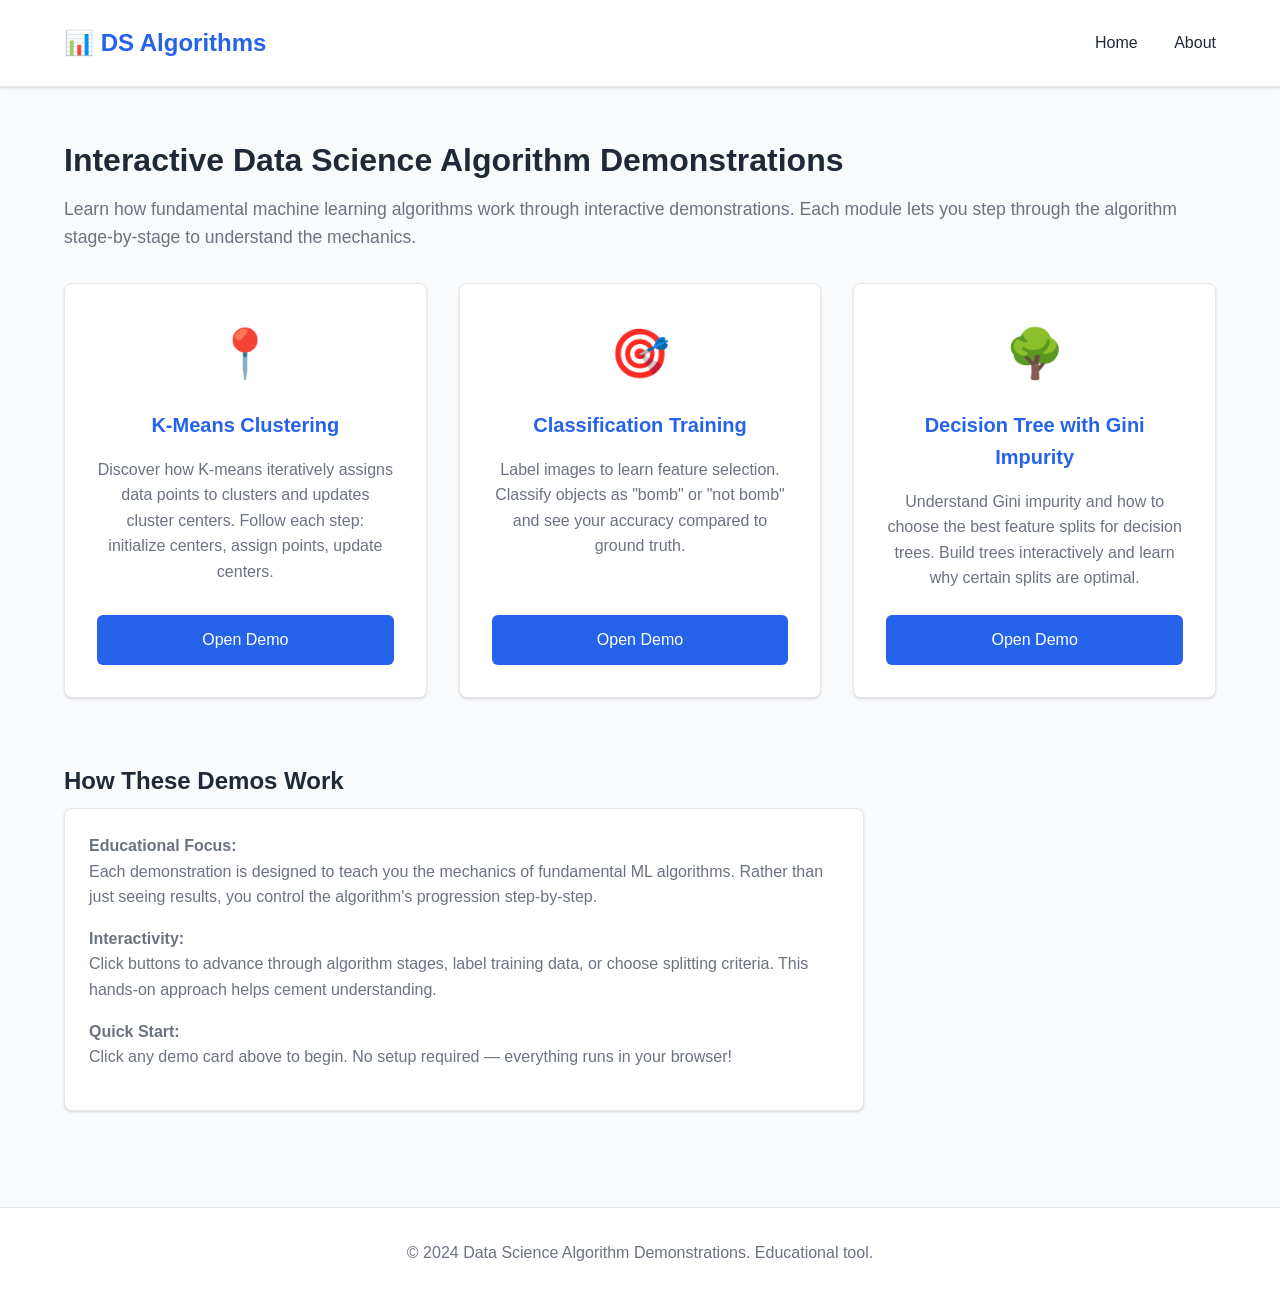
==== index.html @ 97599c8a "V1 Still Need To Press A Button" ====
<!DOCTYPE html>
<html lang="en">
<head>
  <meta charset="UTF-8">
  <meta name="viewport" content="width=device-width, initial-scale=1.0">
  <title>Data Science Algorithm Demonstrations</title>
  <link rel="stylesheet" href="assets/css/style.css">
</head>
<body>
  <header>
    <div class="container">
      <div class="logo">📊 DS Algorithms</div>
      <nav>
        <a href="#home">Home</a>
        <a href="#about">About</a>
      </nav>
    </div>
  </header>

  <main>
    <div class="container">
      <section id="home">
        <h1>Interactive Data Science Algorithm Demonstrations</h1>
        <p style="font-size: 1.1rem; color: var(--text-secondary); margin-bottom: 2rem;">
          Learn how fundamental machine learning algorithms work through interactive demonstrations. 
          Each module lets you step through the algorithm stage-by-stage to understand the mechanics.
        </p>

        <div class="demo-grid">
          <!-- K-means Clustering -->
          <div class="card demo-card">
            <div class="demo-icon">📍</div>
            <h3>K-Means Clustering</h3>
            <p>
              Discover how K-means iteratively assigns data points to clusters and updates cluster centers. 
              Follow each step: initialize centers, assign points, update centers.
            </p>
            <a href="demos/kmeans/index.html" class="btn btn-primary">Open Demo</a>
          </div>

          <!-- Classification -->
          <div class="card demo-card">
            <div class="demo-icon">🎯</div>
            <h3>Classification Training</h3>
            <p>
              Label images to learn feature selection. Classify objects as "bomb" or "not bomb" 
              and see your accuracy compared to ground truth.
            </p>
            <a href="demos/classification/index.html" class="btn btn-primary">Open Demo</a>
          </div>

          <!-- Decision Tree -->
          <div class="card demo-card">
            <div class="demo-icon">🌳</div>
            <h3>Decision Tree with Gini Impurity</h3>
            <p>
              Understand Gini impurity and how to choose the best feature splits for decision trees. 
              Build trees interactively and learn why certain splits are optimal.
            </p>
            <a href="demos/tree/index.html" class="btn btn-primary">Open Demo</a>
          </div>
        </div>
      </section>

      <section id="about" style="margin-top: 4rem;">
        <h2>How These Demos Work</h2>
        <div class="card" style="max-width: 800px;">
          <p>
            <strong>Educational Focus:</strong><br>
            Each demonstration is designed to teach you the mechanics of fundamental ML algorithms. 
            Rather than just seeing results, you control the algorithm's progression step-by-step.
          </p>
          <p style="margin-top: 1rem;">
            <strong>Interactivity:</strong><br>
            Click buttons to advance through algorithm stages, label training data, or choose splitting criteria. 
            This hands-on approach helps cement understanding.
          </p>
          <p style="margin-top: 1rem;">
            <strong>Quick Start:</strong><br>
            Click any demo card above to begin. No setup required — everything runs in your browser!
          </p>
        </div>
      </section>
    </div>
  </main>

  <footer>
    <div class="container">
      <p>&copy; 2024 Data Science Algorithm Demonstrations. Educational tool.</p>
    </div>
  </footer>
</body>
</html>
---- assets/css/style.css ----
* {
  margin: 0;
  padding: 0;
  box-sizing: border-box;
}

:root {
  --primary-color: #2563eb;
  --primary-hover: #1d4ed8;
  --secondary-color: #10b981;
  --secondary-hover: #059669;
  --danger-color: #ef4444;
  --danger-hover: #dc2626;
  --bg-color: #f9fafb;
  --card-bg: #ffffff;
  --border-color: #e5e7eb;
  --text-primary: #1f2937;
  --text-secondary: #6b7280;
  --shadow: 0 1px 3px rgba(0, 0, 0, 0.1), 0 1px 2px rgba(0, 0, 0, 0.06);
  --shadow-lg: 0 10px 15px rgba(0, 0, 0, 0.1), 0 4px 6px rgba(0, 0, 0, 0.05);
}

html {
  scroll-behavior: smooth;
}

body {
  font-family: -apple-system, BlinkMacSystemFont, 'Segoe UI', 'Helvetica Neue', sans-serif;
  background-color: var(--bg-color);
  color: var(--text-primary);
  line-height: 1.6;
}

/* Typography */
h1, h2, h3, h4, h5, h6 {
  font-weight: 600;
  margin-bottom: 0.5rem;
}

h1 {
  font-size: 2rem;
}

h2 {
  font-size: 1.5rem;
}

h3 {
  font-size: 1.25rem;
}

p {
  color: var(--text-secondary);
  margin-bottom: 1rem;
}

a {
  color: var(--primary-color);
  text-decoration: none;
  transition: color 0.2s ease;
}

a:hover {
  color: var(--primary-hover);
}

/* Layout */
.container {
  max-width: 1200px;
  margin: 0 auto;
  padding: 0 1.5rem;
}

/* Header/Nav */
header {
  background-color: var(--card-bg);
  border-bottom: 1px solid var(--border-color);
  padding: 1.5rem 0;
  box-shadow: var(--shadow);
  position: sticky;
  top: 0;
  z-index: 100;
}

header .container {
  display: flex;
  justify-content: space-between;
  align-items: center;
}

.logo {
  font-size: 1.5rem;
  font-weight: 700;
  color: var(--primary-color);
}

nav a {
  margin-left: 2rem;
  color: var(--text-primary);
  font-weight: 500;
  transition: color 0.2s ease;
}

nav a:hover {
  color: var(--primary-color);
}

/* Main Content */
main {
  padding: 3rem 0;
  min-height: calc(100vh - 200px);
}

/* Cards */
.card {
  background-color: var(--card-bg);
  border: 1px solid var(--border-color);
  border-radius: 8px;
  padding: 1.5rem;
  box-shadow: var(--shadow);
  transition: all 0.3s ease;
}

.card:hover {
  box-shadow: var(--shadow-lg);
  transform: translateY(-2px);
}

/* Demo Grid */
.demo-grid {
  display: grid;
  grid-template-columns: repeat(auto-fit, minmax(320px, 1fr));
  gap: 2rem;
  margin-top: 2rem;
}

.demo-card {
  display: flex;
  flex-direction: column;
  padding: 2rem;
  text-align: center;
  cursor: pointer;
}

.demo-card h3 {
  color: var(--primary-color);
  margin-bottom: 1rem;
}

.demo-card p {
  flex-grow: 1;
  margin-bottom: 1.5rem;
}

.demo-icon {
  font-size: 3rem;
  margin-bottom: 1rem;
}

/* Buttons */
button, .btn {
  padding: 0.75rem 1.5rem;
  border: none;
  border-radius: 6px;
  font-size: 1rem;
  font-weight: 500;
  cursor: pointer;
  transition: all 0.2s ease;
  display: inline-block;
  text-align: center;
  text-decoration: none;
}

.btn-primary {
  background-color: var(--primary-color);
  color: white;
}

.btn-primary:hover {
  background-color: var(--primary-hover);
  transform: translateY(-2px);
  box-shadow: var(--shadow);
}

.btn-secondary {
  background-color: var(--secondary-color);
  color: white;
}

.btn-secondary:hover {
  background-color: var(--secondary-hover);
}

.btn-danger {
  background-color: var(--danger-color);
  color: white;
}

.btn-danger:hover {
  background-color: var(--danger-hover);
}

.btn-outline {
  background-color: transparent;
  border: 2px solid var(--primary-color);
  color: var(--primary-color);
}

.btn-outline:hover {
  background-color: var(--primary-color);
  color: white;
}

button:disabled {
  opacity: 0.6;
  cursor: not-allowed;
}

/* Controls Container */
.controls {
  display: flex;
  gap: 1rem;
  margin-bottom: 2rem;
  flex-wrap: wrap;
  align-items: center;
}

.control-group {
  display: flex;
  gap: 0.5rem;
  align-items: center;
}

/* Input Elements */
input, select, textarea {
  padding: 0.75rem;
  border: 1px solid var(--border-color);
  border-radius: 6px;
  font-size: 1rem;
  font-family: inherit;
  background-color: var(--card-bg);
  color: var(--text-primary);
  transition: border-color 0.2s ease;
}

input:focus, select:focus, textarea:focus {
  outline: none;
  border-color: var(--primary-color);
  box-shadow: 0 0 0 3px rgba(37, 99, 235, 0.1);
}

/* Label */
label {
  display: block;
  margin-bottom: 0.5rem;
  font-weight: 500;
  color: var(--text-primary);
}

/* Display Metrics */
.metric {
  background-color: var(--card-bg);
  border: 1px solid var(--border-color);
  border-radius: 8px;
  padding: 1.5rem;
  text-align: center;
  margin-bottom: 1rem;
}

.metric-label {
  color: var(--text-secondary);
  font-size: 0.875rem;
  margin-bottom: 0.5rem;
  text-transform: uppercase;
  letter-spacing: 0.05em;
}

.metric-value {
  font-size: 2rem;
  font-weight: 700;
  color: var(--primary-color);
}

/* Canvas/SVG Container */
.visualization {
  background-color: var(--card-bg);
  border: 1px solid var(--border-color);
  border-radius: 8px;
  padding: 1.5rem;
  display: flex;
  justify-content: center;
  align-items: center;
  margin-bottom: 2rem;
  min-height: 400px;
}

canvas, svg {
  max-width: 100%;
  height: auto;
}

/* Table */
table {
  width: 100%;
  border-collapse: collapse;
  margin-bottom: 1.5rem;
}

th, td {
  padding: 0.75rem;
  text-align: left;
  border-bottom: 1px solid var(--border-color);
}

th {
  background-color: var(--bg-color);
  font-weight: 600;
  color: var(--text-primary);
}

tr:hover {
  background-color: var(--bg-color);
}

/* Footer */
footer {
  background-color: var(--card-bg);
  border-top: 1px solid var(--border-color);
  padding: 2rem 0;
  text-align: center;
  color: var(--text-secondary);
  margin-top: 3rem;
}

/* Responsive */
@media (max-width: 768px) {
  h1 {
    font-size: 1.5rem;
  }

  h2 {
    font-size: 1.25rem;
  }

  .demo-grid {
    grid-template-columns: 1fr;
  }

  nav a {
    margin-left: 1rem;
  }

  .controls {
    flex-direction: column;
    align-items: stretch;
  }

  .control-group {
    width: 100%;
  }

  .control-group input, .control-group select {
    width: 100%;
  }
}

/* Utility Classes */
.text-center {
  text-align: center;
}

.mt-1 { margin-top: 0.5rem; }
.mt-2 { margin-top: 1rem; }
.mt-3 { margin-top: 1.5rem; }
.mt-4 { margin-top: 2rem; }

.mb-1 { margin-bottom: 0.5rem; }
.mb-2 { margin-bottom: 1rem; }
.mb-3 { margin-bottom: 1.5rem; }
.mb-4 { margin-bottom: 2rem; }

.p-1 { padding: 0.5rem; }
.p-2 { padding: 1rem; }
.p-3 { padding: 1.5rem; }
.p-4 { padding: 2rem; }

.hidden {
  display: none;
}

.disabled {
  opacity: 0.5;
  pointer-events: none;
}
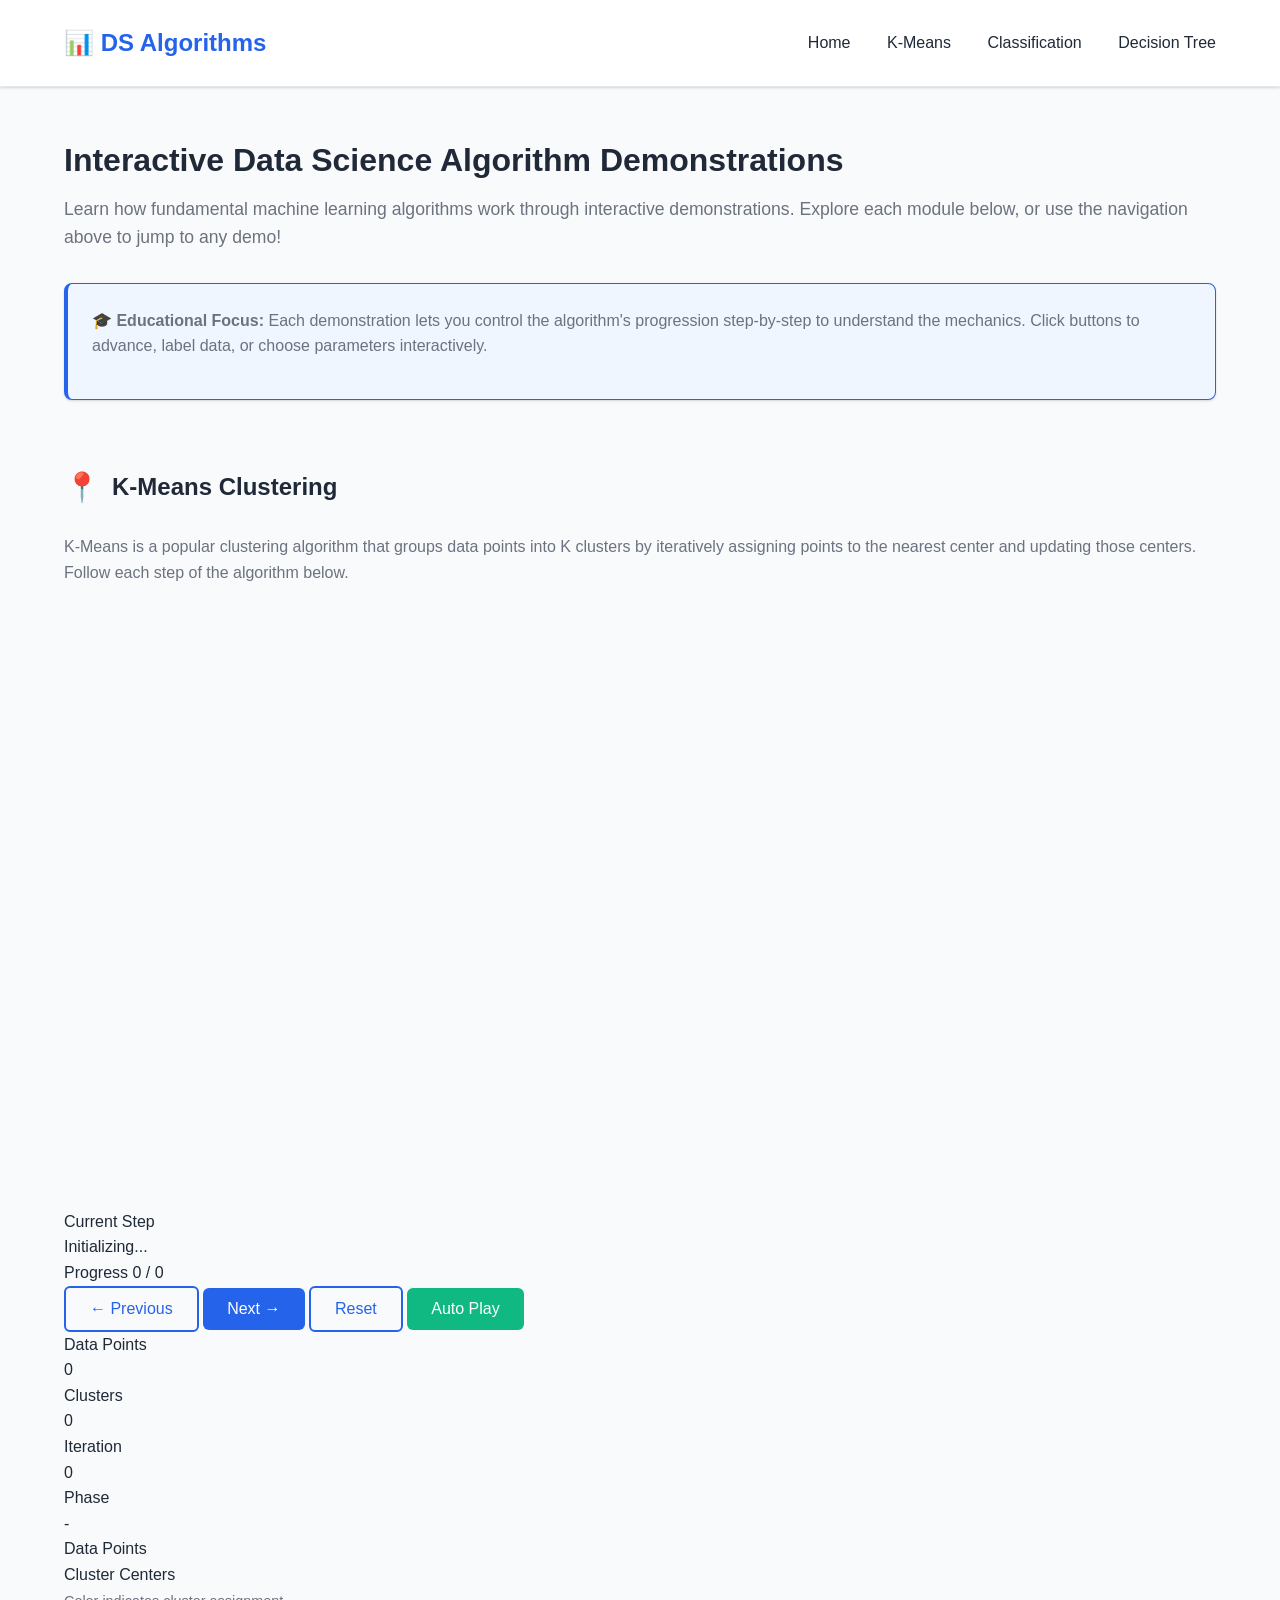
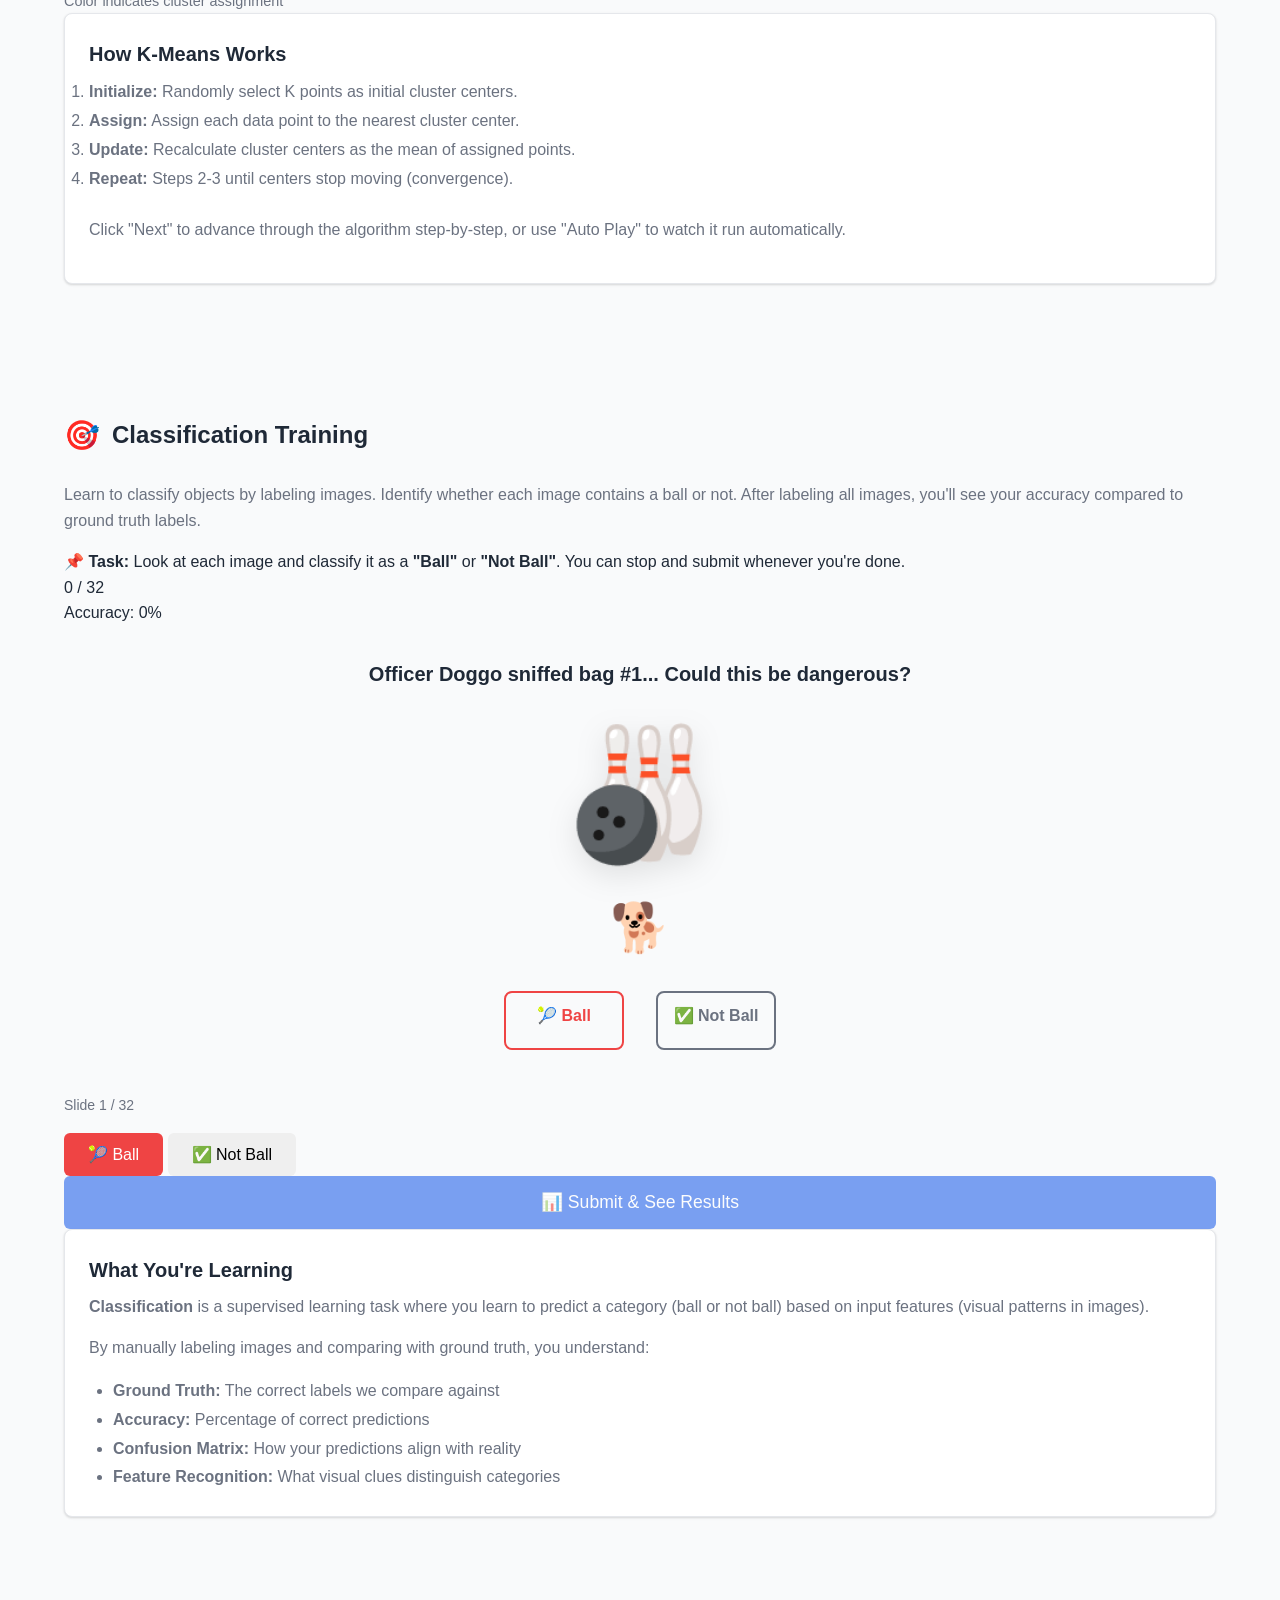
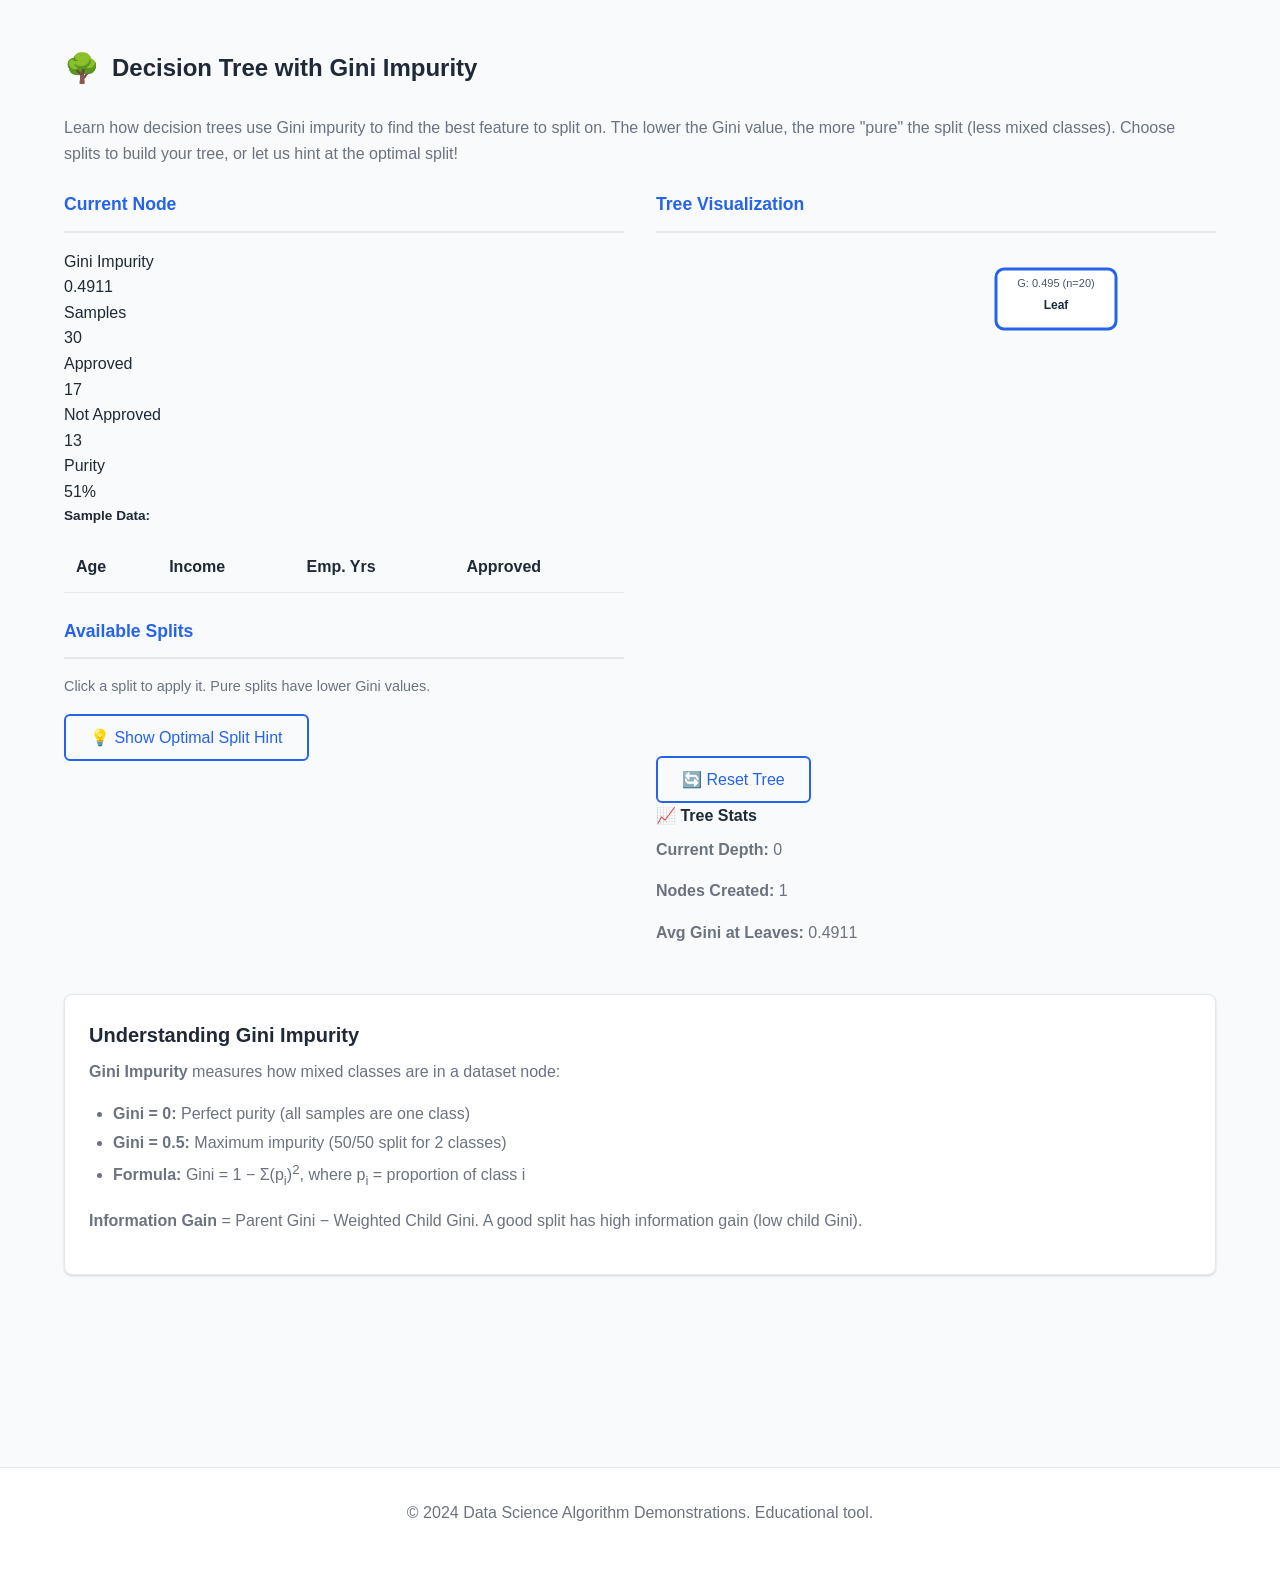
==== commit c354c7df: "Modular v1 design, needs to improve on the container for modular design and also the entire UI and U" ====
--- a/index.html
+++ b/index.html
@@ -1,10 +1,140 @@
-<!DOCTYPE html>
+﻿<!DOCTYPE html>
 <html lang="en">
 <head>
   <meta charset="UTF-8">
   <meta name="viewport" content="width=device-width, initial-scale=1.0">
   <title>Data Science Algorithm Demonstrations</title>
   <link rel="stylesheet" href="assets/css/style.css">
+  <style>
+    /* Global styles for the assembled demo sections */
+    .demo-section {
+      margin: 4rem 0;
+      padding: 2rem 0;
+      border-top: 1px solid var(--border-color);
+    }
+    .demo-section:first-of-type {
+      border-top: none;
+      margin-top: 2rem;
+    }
+    .demo-section h2 {
+      margin-bottom: 1.5rem;
+      display: flex;
+      align-items: center;
+      gap: 0.75rem;
+    }
+    .demo-icon-header {
+      font-size: 1.8rem;
+    }
+    
+    /* Layouts */
+    .kmeans-layout, .classification-layout, .tree-layout {
+      display: grid;
+      grid-template-columns: 1fr 1fr;
+      gap: 2rem;
+      margin-top: 1.5rem;
+    }
+    @media (max-width: 1024px) {
+      .kmeans-layout, .classification-layout, .tree-layout {
+        grid-template-columns: 1fr;
+      }
+    }
+    
+    /* Display containers */
+    .kmeans-canvas-wrapper, .classification-image-display, .tree-viz-container {
+      background-color: var(--card-bg);
+      border: 1px solid var(--border-color);
+      border-radius: 8px;
+      padding: 1.5rem;
+    }
+    .kmeans-canvas-wrapper {
+      display: flex;
+      justify-content: center;
+      align-items: center;
+    }
+    .kmeans-canvas-wrapper canvas {
+      border: 1px solid var(--border-color);
+      border-radius: 4px;
+      background-color: #fafafa;
+      max-width: 100%;
+      object-fit: contain;
+      aspect-ratio: 1 / 1;
+    }
+    
+    .classification-image-display {
+      display: flex;
+      justify-content: center;
+      align-items: center;
+      min-height: 400px;
+    }
+    .classification-image-display img {
+      max-width: 100%;
+      max-height: 100%;
+      object-fit: contain;
+      animation: fadeIn 0.3s ease-in;
+    }
+    @keyframes fadeIn {
+      from { opacity: 0; transform: scale(0.95); }
+      to { opacity: 1; transform: scale(1); }
+    }
+    
+    .tree-viz-container {
+      min-height: 500px;
+      display: flex;
+      align-items: center;
+      justify-content: center;
+    }
+    .tree-viz-container svg {
+      max-width: 100%;
+      height: auto;
+    }
+    
+    /* Controls and Panels */
+    .kmeans-controls, .classification-controls, .tree-controls-container {
+      background-color: var(--card-bg);
+      border: 1px solid var(--border-color);
+      border-radius: 8px;
+      padding: 1.5rem;
+    }
+    .demo-panel {
+      background-color: var(--card-bg);
+      border: 1px solid var(--border-color);
+      border-radius: 8px;
+      padding: 1.5rem;
+      margin-bottom: 1.5rem;
+    }
+    .panel-title {
+      font-size: 1.1rem;
+      font-weight: 600;
+      color: var(--primary-color);
+      margin-bottom: 1rem;
+      padding-bottom: 0.75rem;
+      border-bottom: 2px solid var(--border-color);
+    }
+    
+    /* Classification Specific */
+    .classification-button-group {
+      display: grid;
+      grid-template-columns: 1fr 1fr;
+      gap: 1rem;
+      margin-top: 1rem;
+      margin-bottom: 1.5rem;
+    }
+    .classification-button-group button {
+      padding: 1rem;
+      font-size: 1.1rem;
+    }
+    .results-container {
+      display: none;
+      background-color: var(--bg-color);
+      border: 2px solid var(--secondary-color);
+      border-radius: 8px;
+      padding: 2rem;
+      text-align: center;
+    }
+    .results-container.show {
+      display: block;
+    }
+  </style>
 </head>
 <body>
   <header>
@@ -12,7 +142,9 @@
       <div class="logo">📊 DS Algorithms</div>
       <nav>
         <a href="#home">Home</a>
-        <a href="#about">About</a>
+        <a href="#kmeans">K-Means</a>
+        <a href="#classification">Classification</a>
+        <a href="#tree">Decision Tree</a>
       </nav>
     </div>
   </header>
@@ -23,64 +155,18 @@
         <h1>Interactive Data Science Algorithm Demonstrations</h1>
         <p style="font-size: 1.1rem; color: var(--text-secondary); margin-bottom: 2rem;">
           Learn how fundamental machine learning algorithms work through interactive demonstrations. 
-          Each module lets you step through the algorithm stage-by-stage to understand the mechanics.
+          Explore each module below, or use the navigation above to jump to any demo!
         </p>
-
-        <div class="demo-grid">
-          <!-- K-means Clustering -->
-          <div class="card demo-card">
-            <div class="demo-icon">📍</div>
-            <h3>K-Means Clustering</h3>
-            <p>
-              Discover how K-means iteratively assigns data points to clusters and updates cluster centers. 
-              Follow each step: initialize centers, assign points, update centers.
-            </p>
-            <a href="demos/kmeans/index.html" class="btn btn-primary">Open Demo</a>
-          </div>
-
-          <!-- Classification -->
-          <div class="card demo-card">
-            <div class="demo-icon">🎯</div>
-            <h3>Classification Training</h3>
-            <p>
-              Label images to learn feature selection. Classify objects as "bomb" or "not bomb" 
-              and see your accuracy compared to ground truth.
-            </p>
-            <a href="demos/classification/index.html" class="btn btn-primary">Open Demo</a>
-          </div>
-
-          <!-- Decision Tree -->
-          <div class="card demo-card">
-            <div class="demo-icon">🌳</div>
-            <h3>Decision Tree with Gini Impurity</h3>
-            <p>
-              Understand Gini impurity and how to choose the best feature splits for decision trees. 
-              Build trees interactively and learn why certain splits are optimal.
-            </p>
-            <a href="demos/tree/index.html" class="btn btn-primary">Open Demo</a>
-          </div>
+        <div class="card" style="background-color: #eff6ff; border-color: var(--primary-color); border-left: 4px solid var(--primary-color);">
+          <p><strong>🎓 Educational Focus:</strong> Each demonstration lets you control the algorithm's progression step-by-step to understand the mechanics. Click buttons to advance, label data, or choose parameters interactively.</p>
         </div>
       </section>
 
-      <section id="about" style="margin-top: 4rem;">
-        <h2>How These Demos Work</h2>
-        <div class="card" style="max-width: 800px;">
-          <p>
-            <strong>Educational Focus:</strong><br>
-            Each demonstration is designed to teach you the mechanics of fundamental ML algorithms. 
-            Rather than just seeing results, you control the algorithm's progression step-by-step.
-          </p>
-          <p style="margin-top: 1rem;">
-            <strong>Interactivity:</strong><br>
-            Click buttons to advance through algorithm stages, label training data, or choose splitting criteria. 
-            This hands-on approach helps cement understanding.
-          </p>
-          <p style="margin-top: 1rem;">
-            <strong>Quick Start:</strong><br>
-            Click any demo card above to begin. No setup required — everything runs in your browser!
-          </p>
-        </div>
-      </section>
+      <!-- Modular demo sections will be injected here -->
+      <div id="kmeans-module"></div>
+      <div id="classification-module"></div>
+      <div id="tree-module"></div>
+
     </div>
   </main>
 
@@ -89,5 +175,68 @@
       <p>&copy; 2024 Data Science Algorithm Demonstrations. Educational tool.</p>
     </div>
   </footer>
+
+  <!-- Scripts -->
+  <script src="assets/js/common.js"></script>
+  <script src="assets/js/kmeans.js"></script>
+  <script src="assets/js/classification.js"></script>
+  <script src="assets/js/tree.js"></script>
+  
+  <script>
+    /**
+     * Dynamically loads a demo component from its dedicated folder
+     */
+    async function loadDemoComponent(targetId, url, sectionId, sectionTitle, icon) {
+      try {
+        const response = await fetch(url);
+        if (!response.ok) throw new Error("Failed to fetch");
+        const html = await response.text();
+        
+        // Parse the fetched HTML
+        const parser = new DOMParser();
+        const doc = parser.parseFromString(html, 'text/html');
+        
+        // Find the main demo container in the fetched file
+        const container = doc.querySelector('.container.demo-section');
+        if (container) {
+          // Customize the section structure slightly to match the single-page layout
+          const section = document.createElement('section');
+          section.id = sectionId;
+          section.className = 'demo-section';
+          
+          // Replace <h1> with standard <h2> header for all-in-home layout
+          const h1 = container.querySelector('h1');
+          if (h1) {
+             const h2 = document.createElement('h2');
+             h2.innerHTML = '<span class="demo-icon-header">' + icon + '</span> ' + sectionTitle;
+             container.replaceChild(h2, h1);
+          }
+
+          // Remove standalone "Open Demo" or routing buttons if they exist
+          const leftoverBtns = container.querySelectorAll('button[onclick*="location.href"]');
+          leftoverBtns.forEach(btn => btn.remove());
+          
+          section.innerHTML = container.innerHTML;
+          document.getElementById(targetId).appendChild(section);
+        }
+      } catch (err) {
+        console.error("Error loading demo component from " + url, err);
+      }
+    }
+
+    document.addEventListener('DOMContentLoaded', async () => {
+      // 1. Fetch and inject HTML modularly
+      await Promise.all([
+        loadDemoComponent('kmeans-module', 'demos/kmeans/index.html', 'kmeans', 'K-Means Clustering', '📍'),
+        loadDemoComponent('classification-module', 'demos/classification/index.html', 'classification', 'Classification Training', '🎯'),
+        loadDemoComponent('tree-module', 'demos/tree/index.html', 'tree', 'Decision Tree with Gini Impurity', '🌳')
+      ]);
+
+      // 2. Initialize corresponding JavaScript components
+      if (typeof initKmeans === 'function') initKmeans();
+      if (typeof initClassification === 'function') initClassification();
+      if (typeof initTree === 'function') initTree();
+    });
+  </script>
 </body>
 </html>
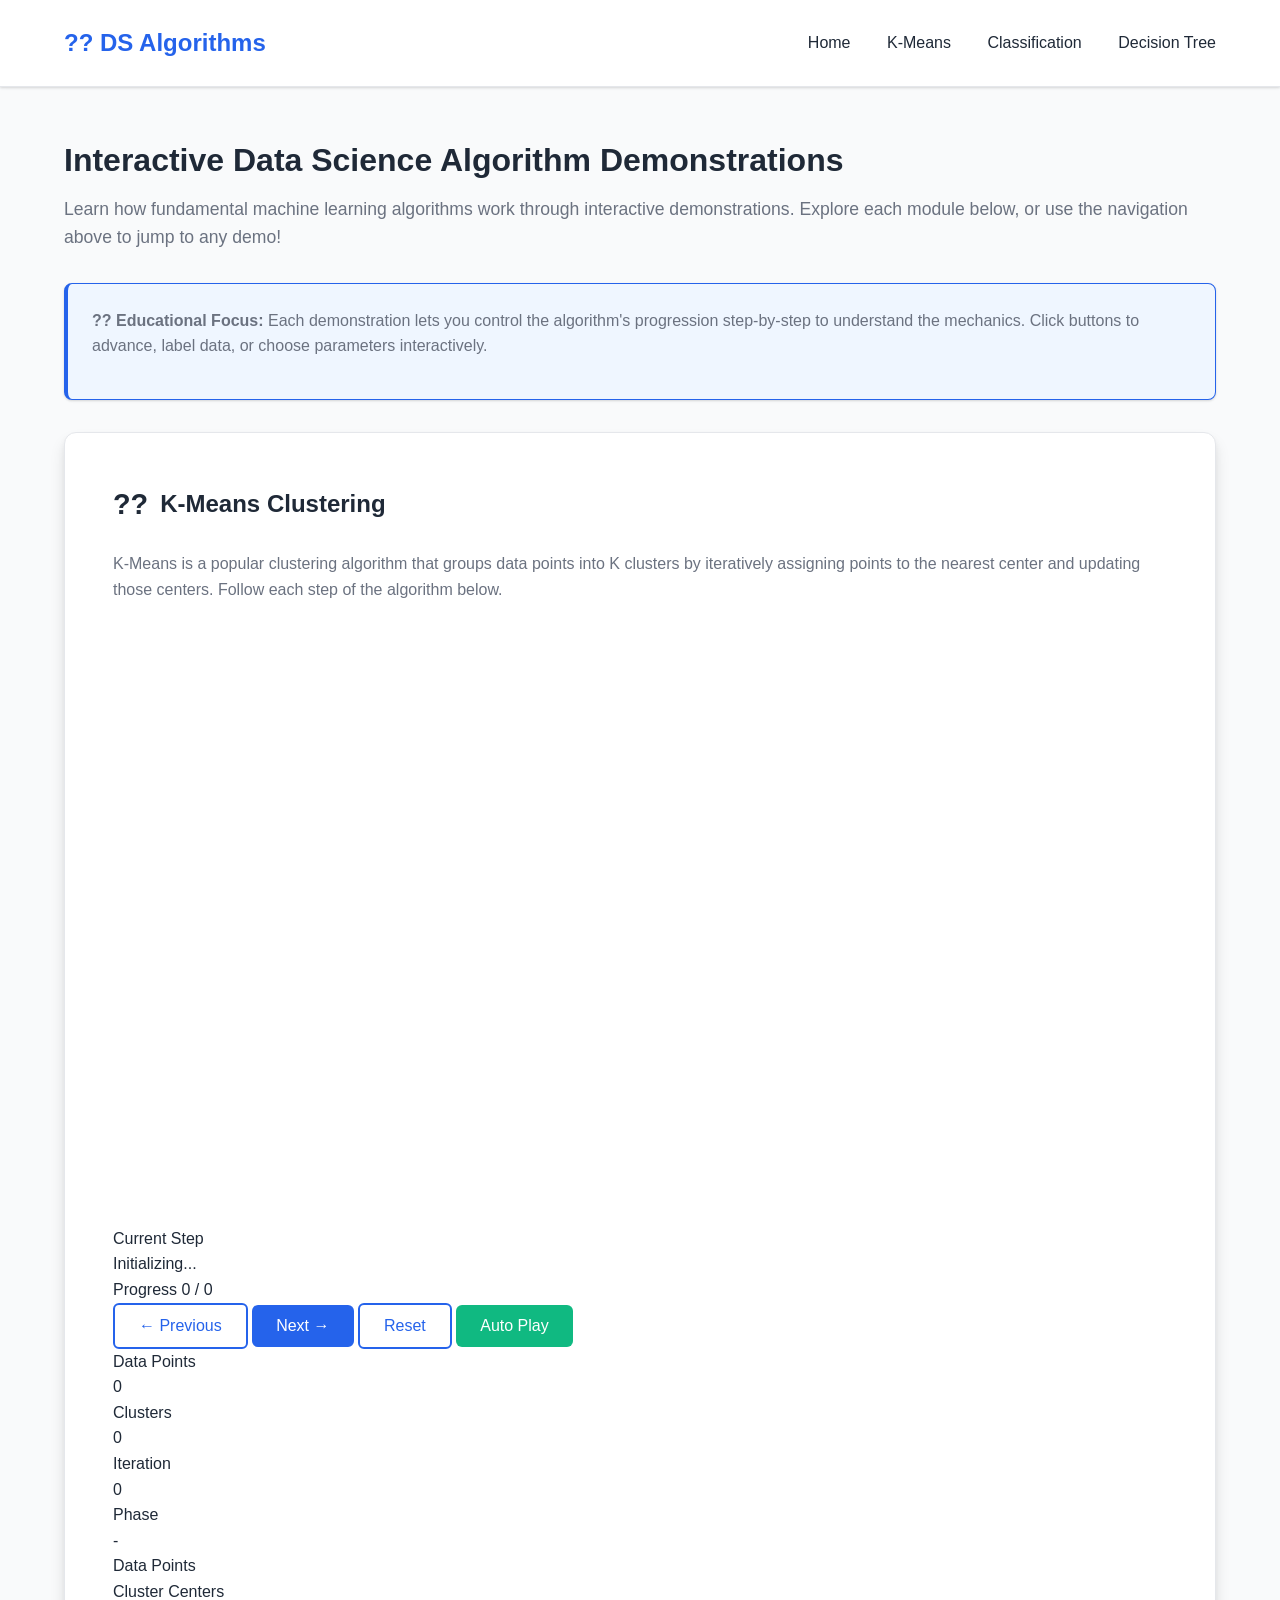
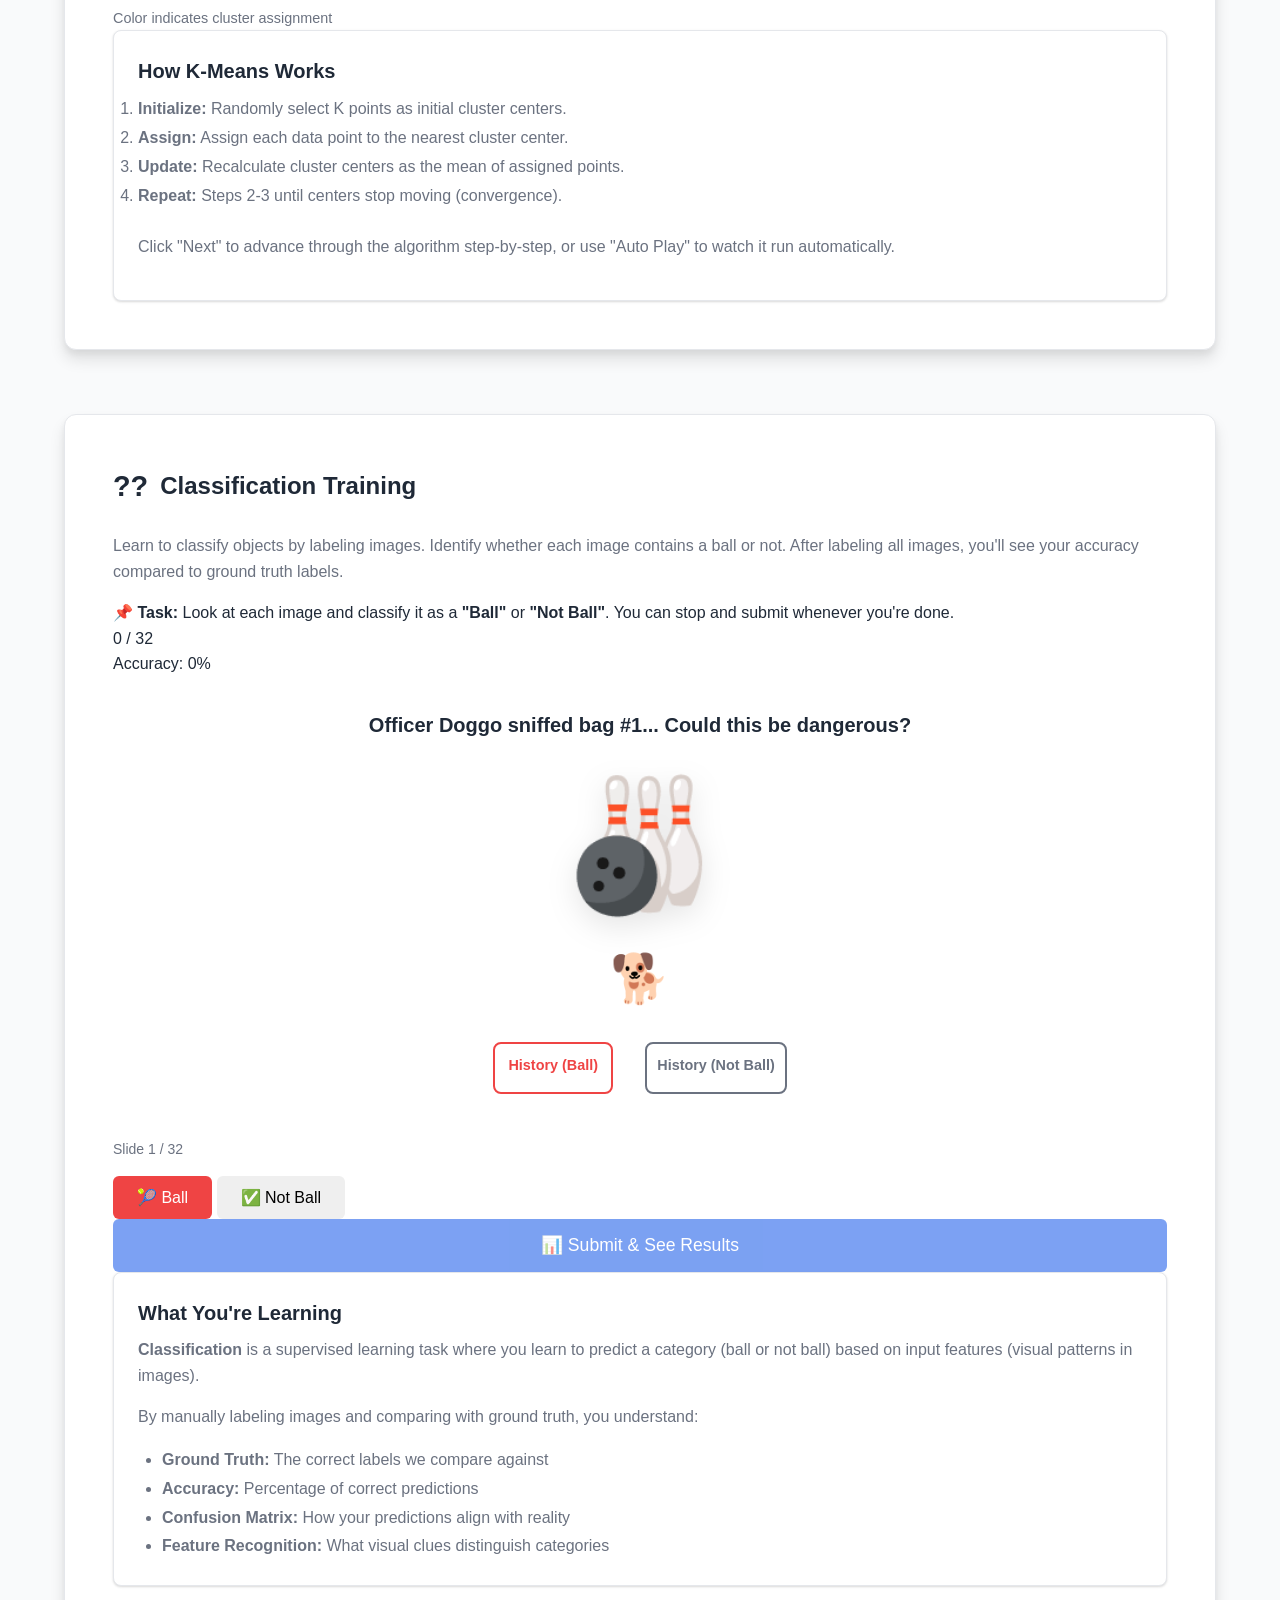
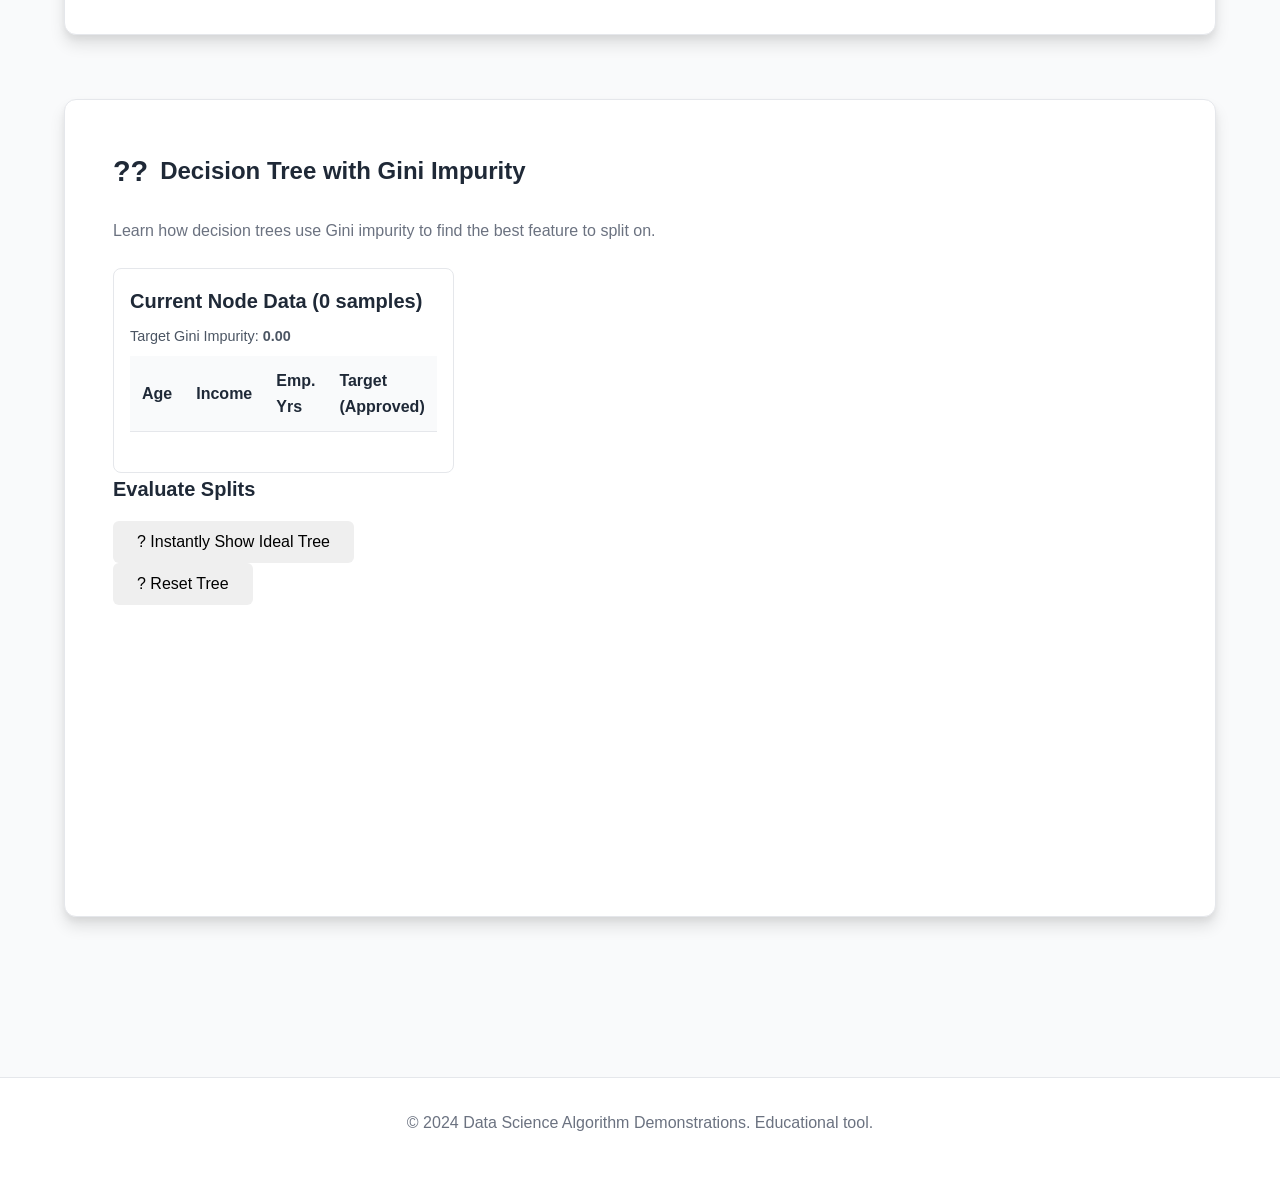
==== commit b4575981: "Containerized each demos, There are still errors in the tree and kmeans" ====
--- a/index.html
+++ b/index.html
@@ -1,4 +1,4 @@
-﻿<!DOCTYPE html>
+<!DOCTYPE html>
 <html lang="en">
 <head>
   <meta charset="UTF-8">
@@ -7,15 +7,8 @@
   <link rel="stylesheet" href="assets/css/style.css">
   <style>
     /* Global styles for the assembled demo sections */
-    .demo-section {
-      margin: 4rem 0;
-      padding: 2rem 0;
-      border-top: 1px solid var(--border-color);
-    }
-    .demo-section:first-of-type {
-      border-top: none;
-      margin-top: 2rem;
-    }
+    .demo-section { margin: 4rem 0; padding: 3rem; background-color: var(--card-bg); border: 1px solid var(--border-color); border-radius: 12px; box-shadow: var(--shadow-lg); }
+    .demo-section:first-of-type { margin-top: 2rem; }
     .demo-section h2 {
       margin-bottom: 1.5rem;
       display: flex;
@@ -139,7 +132,7 @@
 <body>
   <header>
     <div class="container">
-      <div class="logo">📊 DS Algorithms</div>
+      <div class="logo">?? DS Algorithms</div>
       <nav>
         <a href="#home">Home</a>
         <a href="#kmeans">K-Means</a>
@@ -158,7 +151,7 @@
           Explore each module below, or use the navigation above to jump to any demo!
         </p>
         <div class="card" style="background-color: #eff6ff; border-color: var(--primary-color); border-left: 4px solid var(--primary-color);">
-          <p><strong>🎓 Educational Focus:</strong> Each demonstration lets you control the algorithm's progression step-by-step to understand the mechanics. Click buttons to advance, label data, or choose parameters interactively.</p>
+          <p><strong>?? Educational Focus:</strong> Each demonstration lets you control the algorithm's progression step-by-step to understand the mechanics. Click buttons to advance, label data, or choose parameters interactively.</p>
         </div>
       </section>
 
@@ -227,9 +220,9 @@
     document.addEventListener('DOMContentLoaded', async () => {
       // 1. Fetch and inject HTML modularly
       await Promise.all([
-        loadDemoComponent('kmeans-module', 'demos/kmeans/index.html', 'kmeans', 'K-Means Clustering', '📍'),
-        loadDemoComponent('classification-module', 'demos/classification/index.html', 'classification', 'Classification Training', '🎯'),
-        loadDemoComponent('tree-module', 'demos/tree/index.html', 'tree', 'Decision Tree with Gini Impurity', '🌳')
+        loadDemoComponent('kmeans-module', 'demos/kmeans/index.html', 'kmeans', 'K-Means Clustering', '??'),
+        loadDemoComponent('classification-module', 'demos/classification/index.html', 'classification', 'Classification Training', '??'),
+        loadDemoComponent('tree-module', 'demos/tree/index.html', 'tree', 'Decision Tree with Gini Impurity', '??')
       ]);
 
       // 2. Initialize corresponding JavaScript components
@@ -240,3 +233,4 @@
   </script>
 </body>
 </html>
+
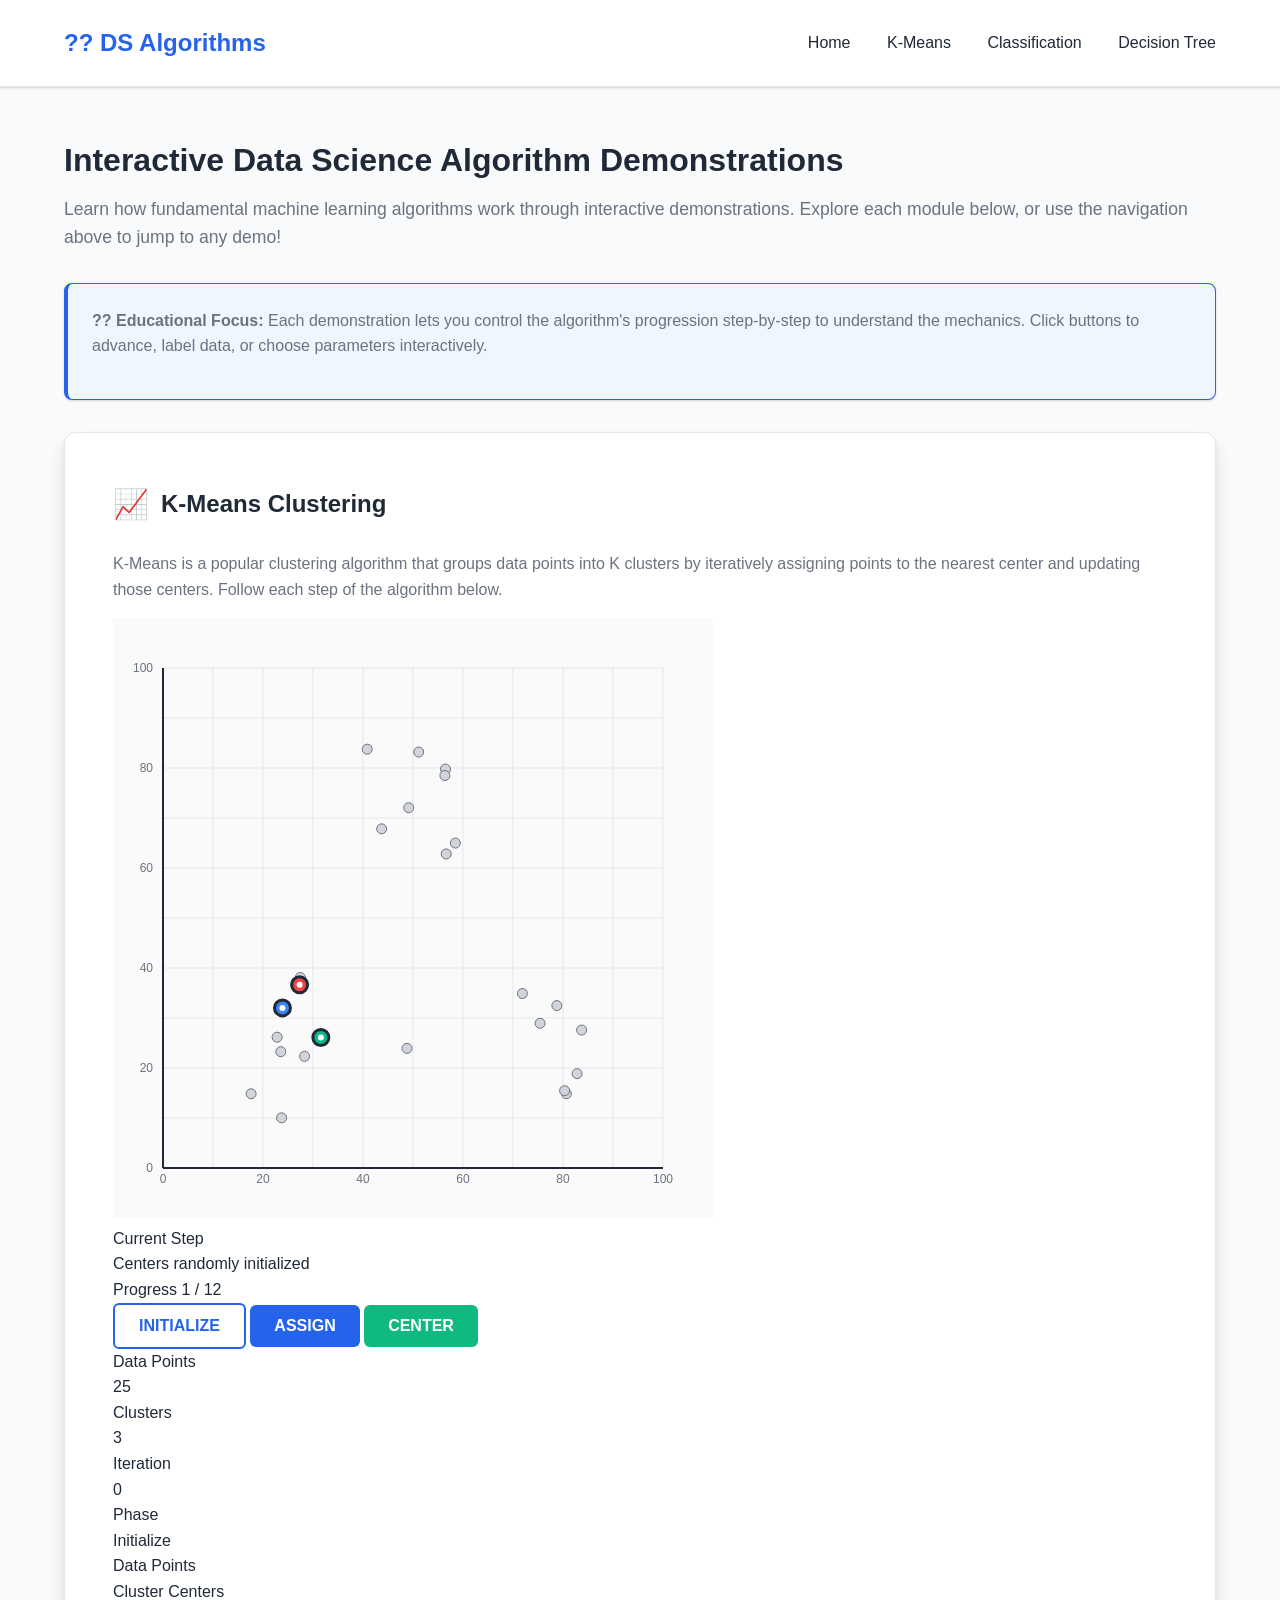
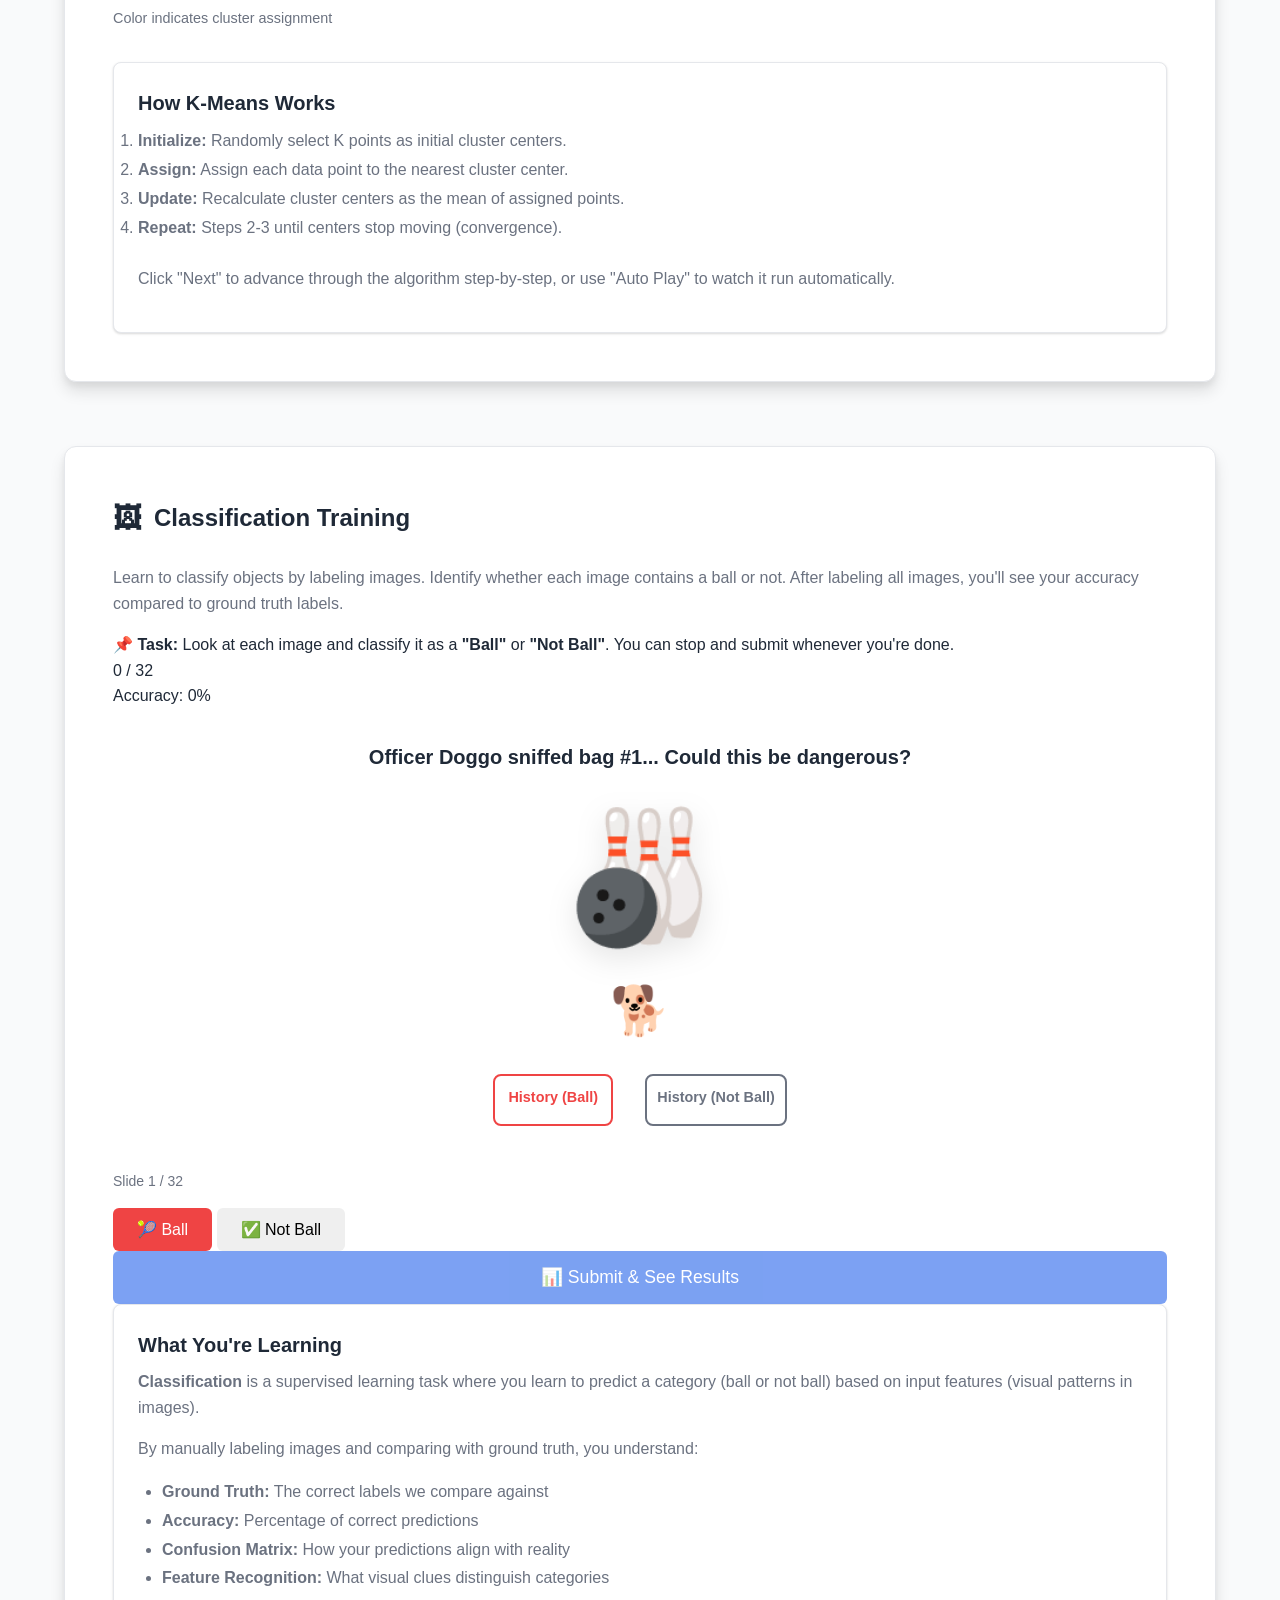
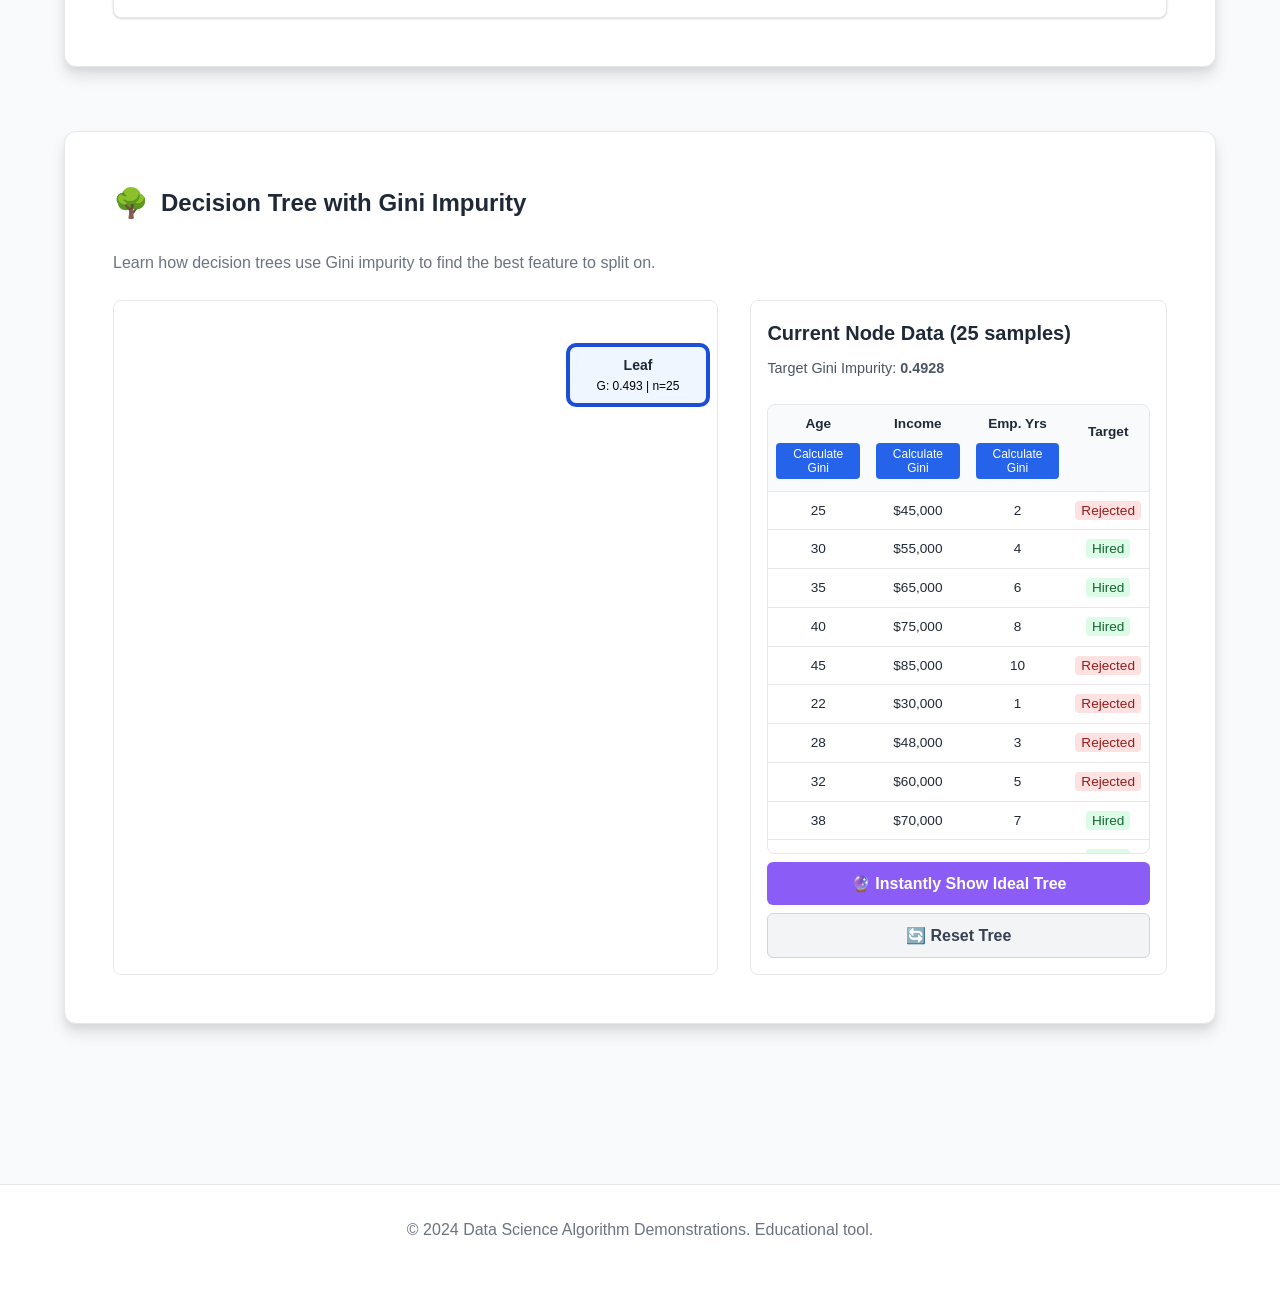
==== commit da0a30df: "Fixed gini" ====
--- a/index.html
+++ b/index.html
@@ -220,9 +220,9 @@
     document.addEventListener('DOMContentLoaded', async () => {
       // 1. Fetch and inject HTML modularly
       await Promise.all([
-        loadDemoComponent('kmeans-module', 'demos/kmeans/index.html', 'kmeans', 'K-Means Clustering', '??'),
-        loadDemoComponent('classification-module', 'demos/classification/index.html', 'classification', 'Classification Training', '??'),
-        loadDemoComponent('tree-module', 'demos/tree/index.html', 'tree', 'Decision Tree with Gini Impurity', '??')
+        loadDemoComponent('kmeans-module', 'demos/kmeans/index.html', 'kmeans', 'K-Means Clustering', '&#128200;'),
+        loadDemoComponent('classification-module', 'demos/classification/index.html', 'classification', 'Classification Training', '&#128444;'),
+        loadDemoComponent('tree-module', 'demos/tree/index.html', 'tree', 'Decision Tree with Gini Impurity', '&#127795;')
       ]);
 
       // 2. Initialize corresponding JavaScript components
--- a/assets/css/style.css
+++ b/assets/css/style.css
@@ -392,3 +392,8 @@
   opacity: 0.5;
   pointer-events: none;
 }
+/* Tree Node Specifics */
+.node-circle { cursor: pointer; fill: white; stroke: #2563eb; stroke-width: 2; transition: all 0.2s; }
+.node-circle.active { fill: #EFF6FF; stroke: #1D4ED8; stroke-width: 4; }
+.node-text { font-size: 12px; font-family: sans-serif; pointer-events: none; }
+.node-label { font-size: 14px; font-weight: bold; fill: #1f2937; }  
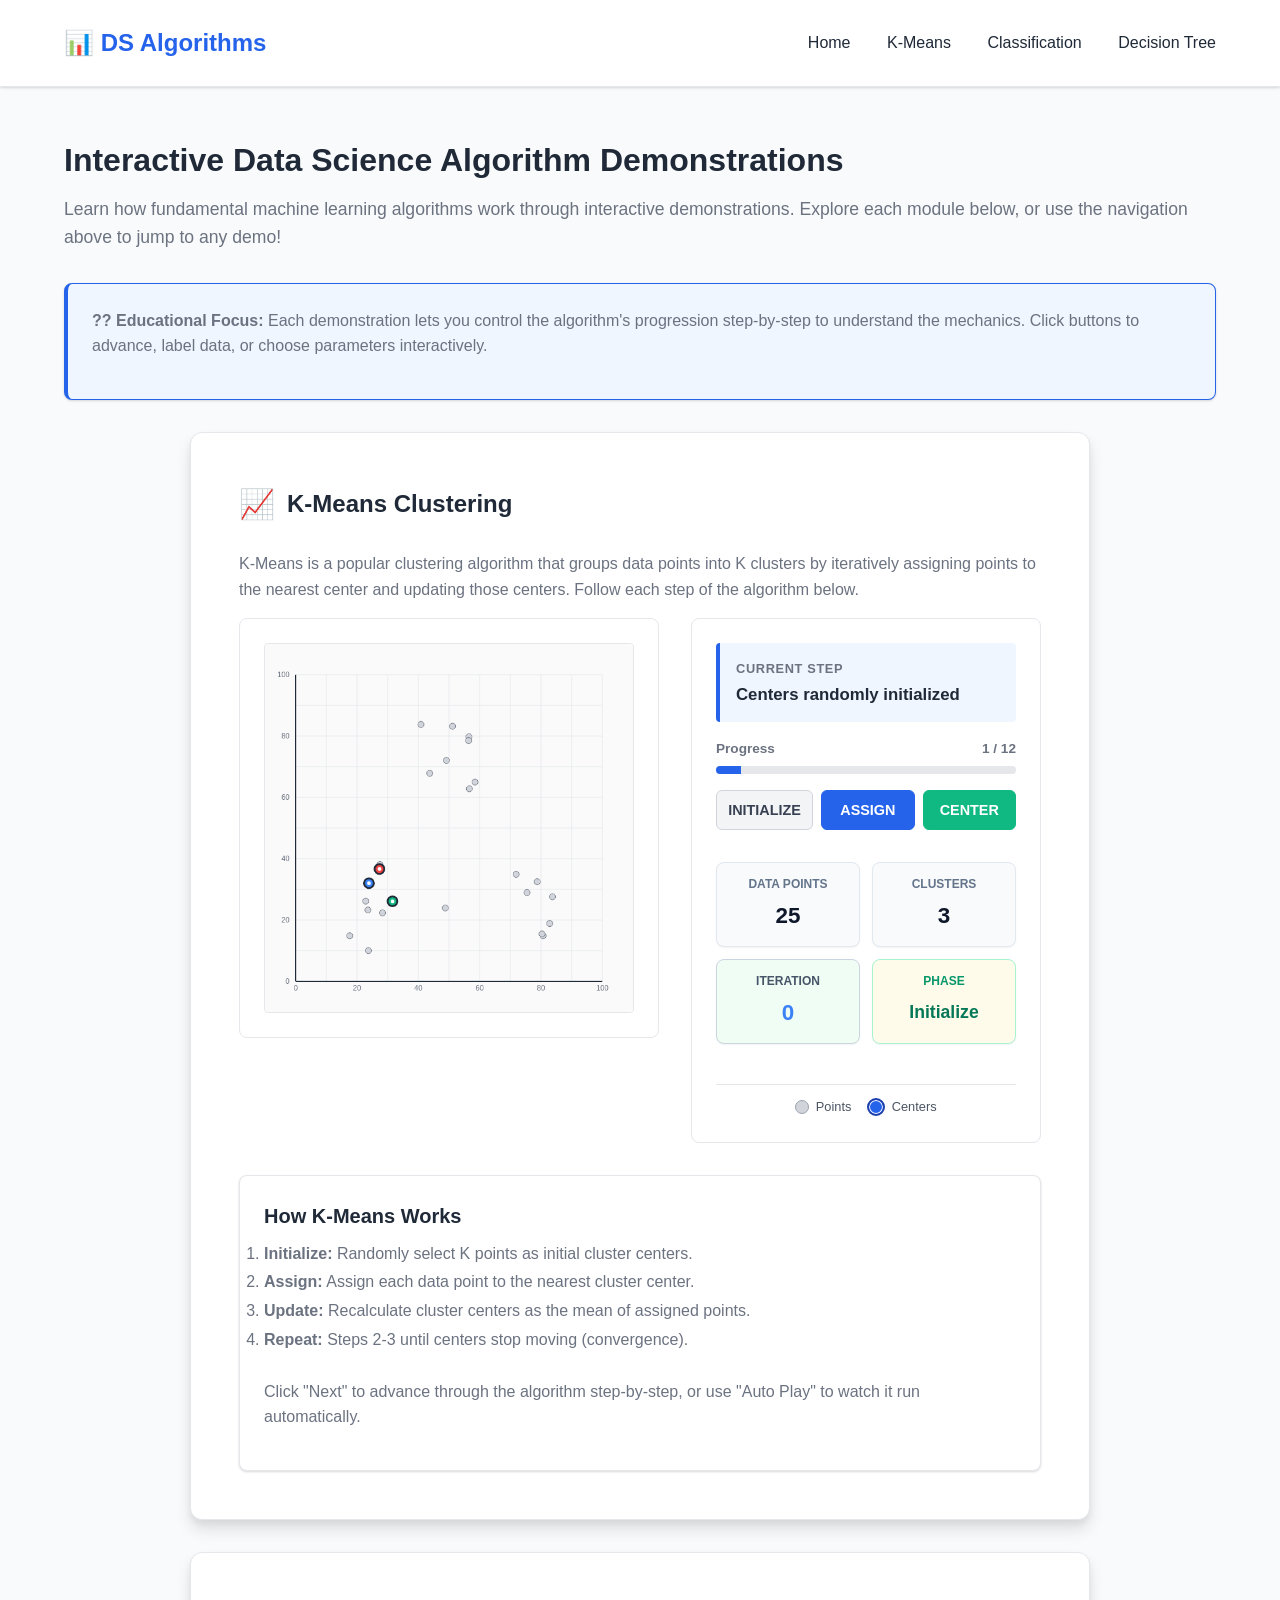
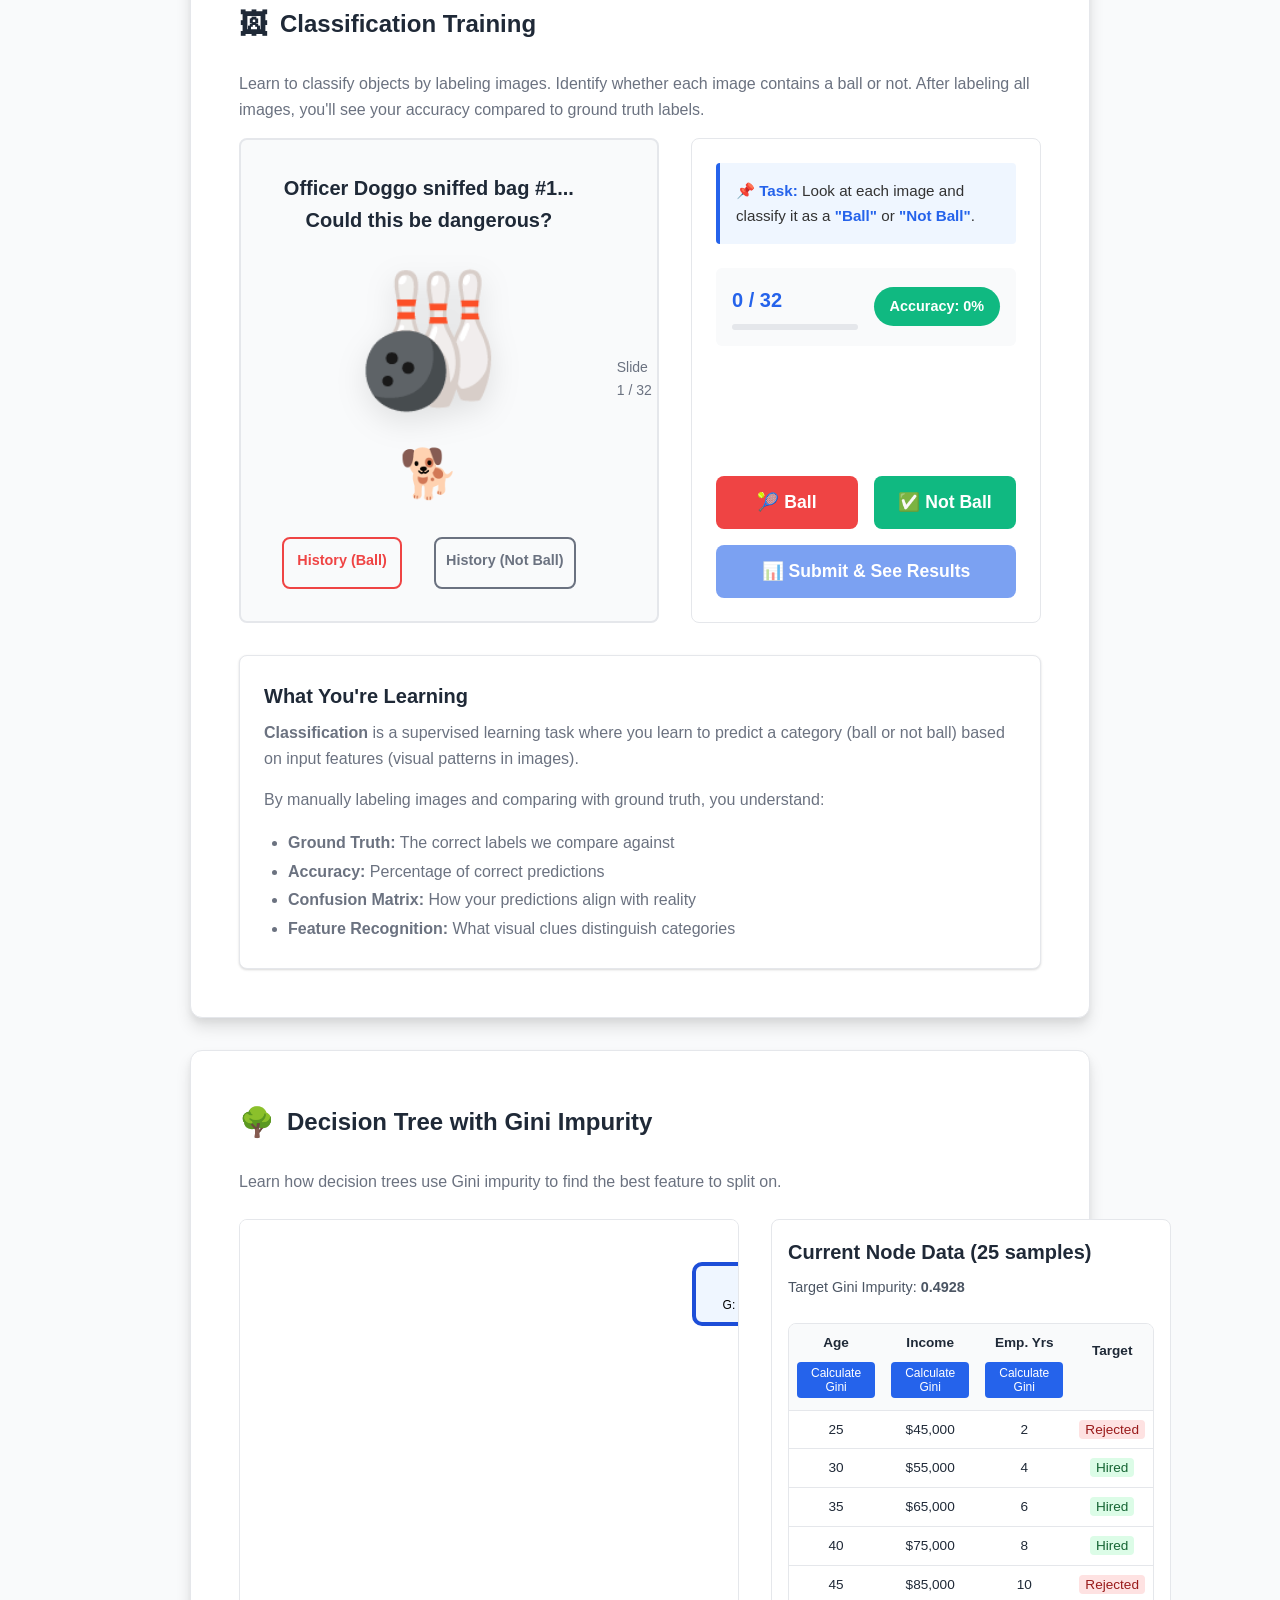
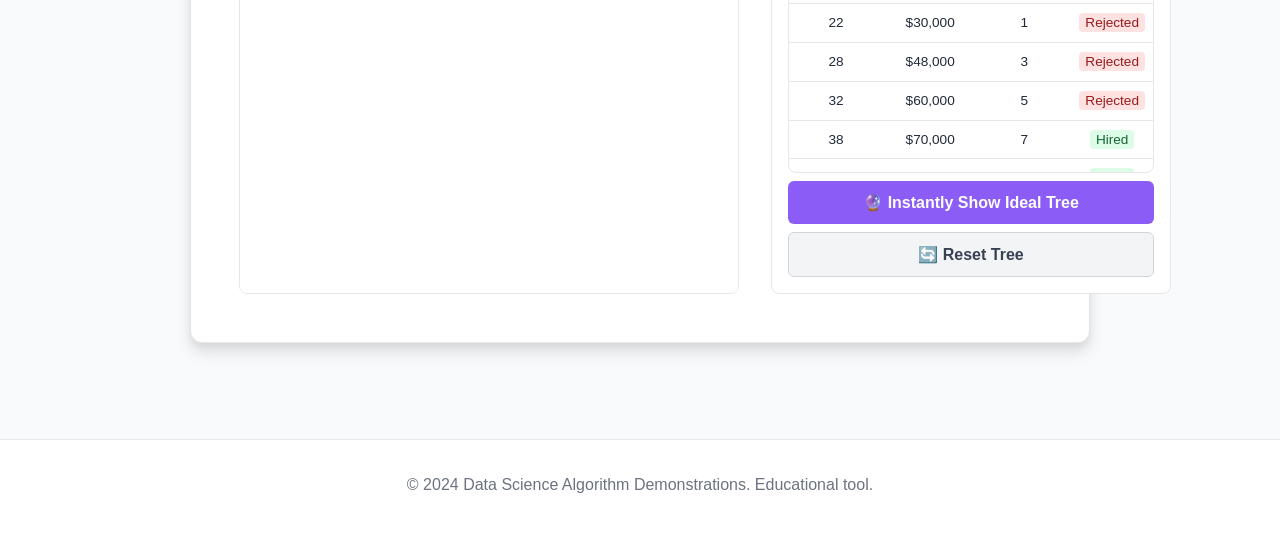
==== commit 207343c0: "Fixed the clustering" ====
--- a/index.html
+++ b/index.html
@@ -132,7 +132,7 @@
 <body>
   <header>
     <div class="container">
-      <div class="logo">?? DS Algorithms</div>
+      <div class="logo">&#128202; DS Algorithms</div>
       <nav>
         <a href="#home">Home</a>
         <a href="#kmeans">K-Means</a>
@@ -189,6 +189,12 @@
         const parser = new DOMParser();
         const doc = parser.parseFromString(html, 'text/html');
         
+        // Inject component styles
+        const styles = doc.querySelectorAll('style');
+        styles.forEach(style => {
+          document.head.appendChild(style.cloneNode(true));
+        });
+        
         // Find the main demo container in the fetched file
         const container = doc.querySelector('.container.demo-section');
         if (container) {
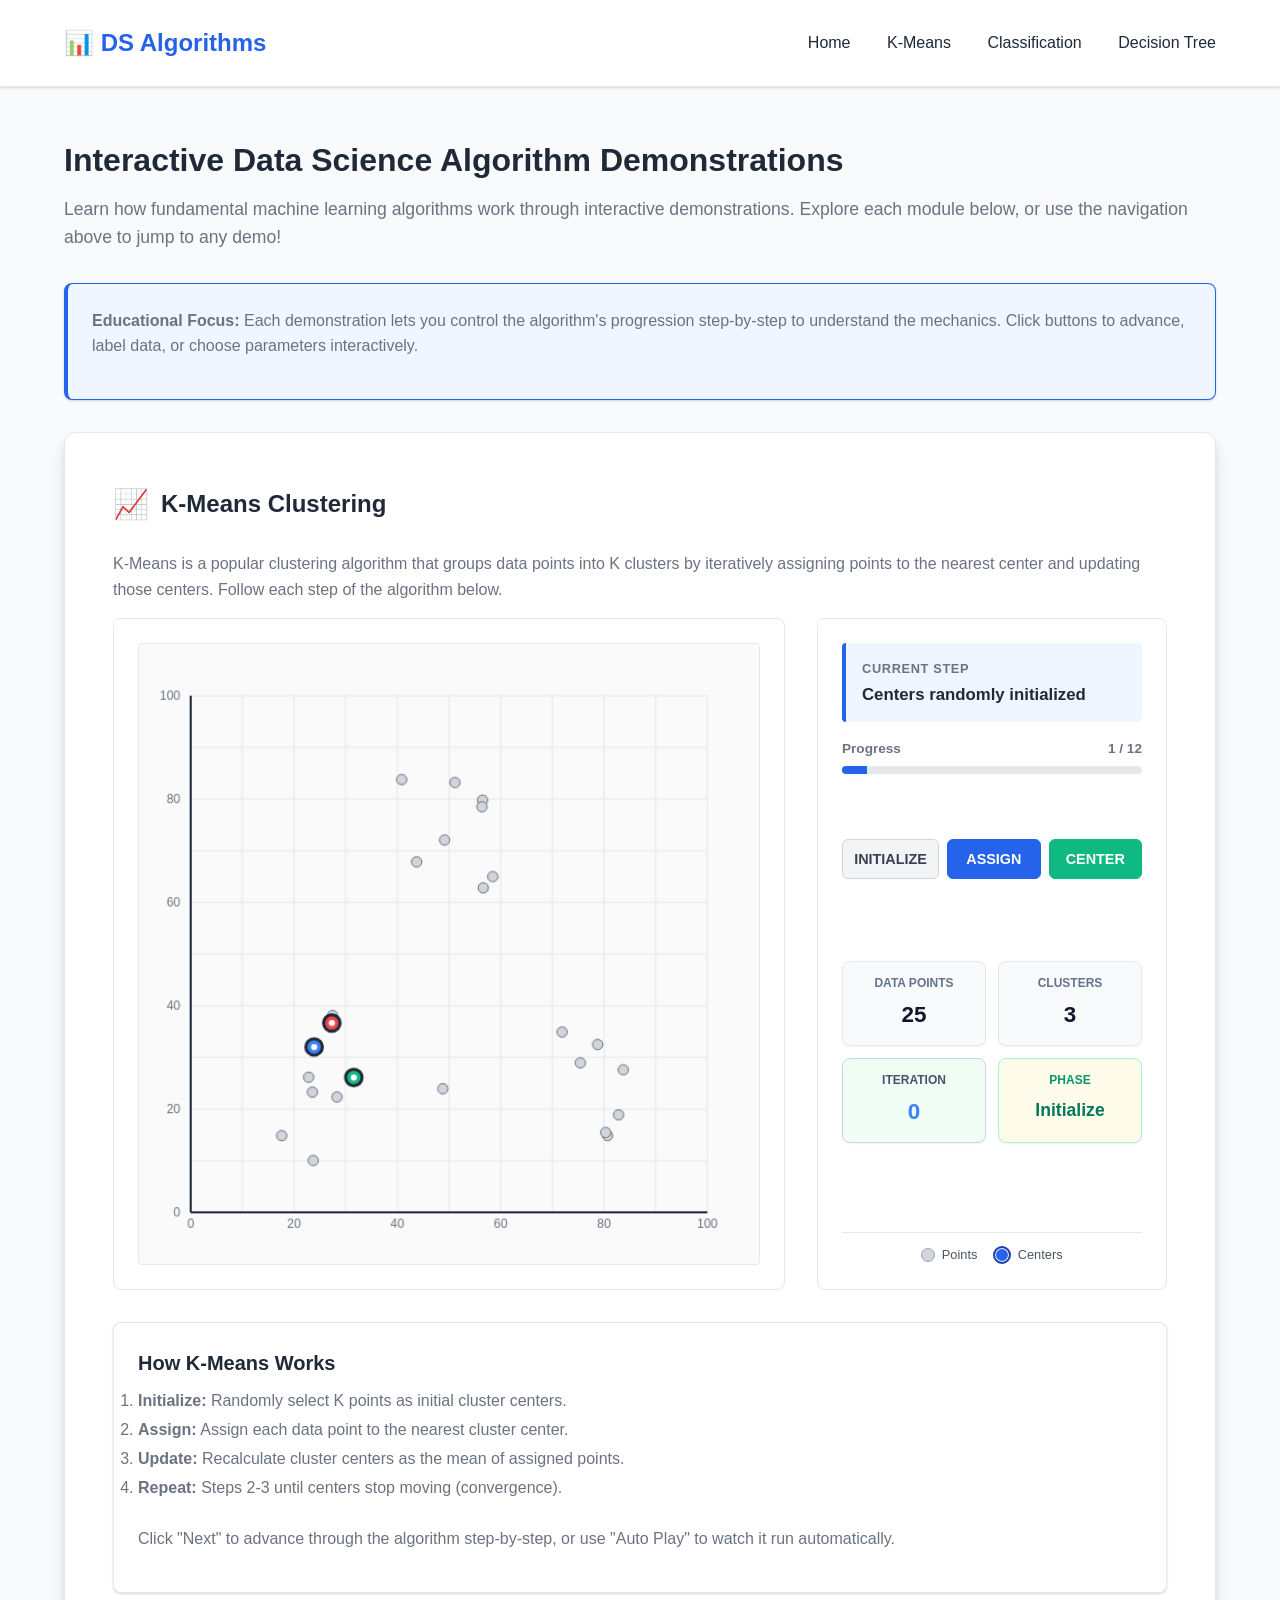
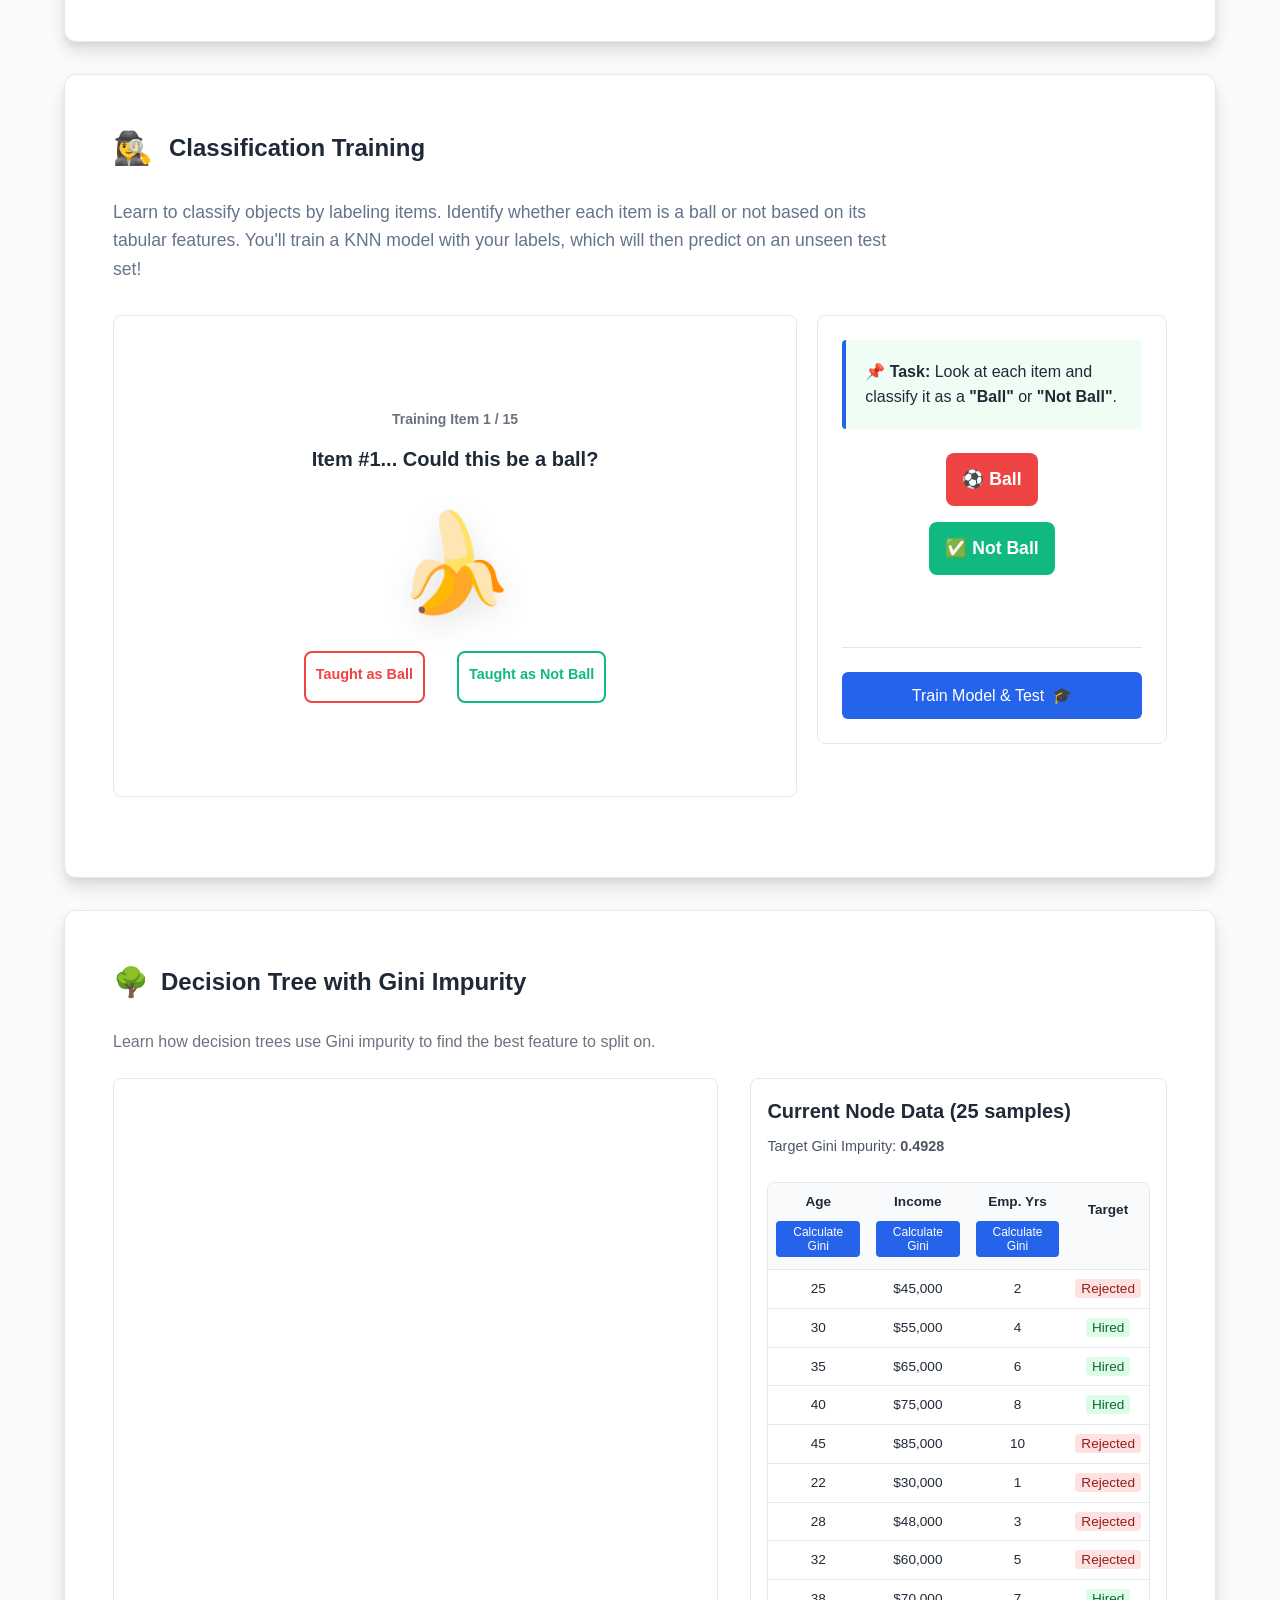
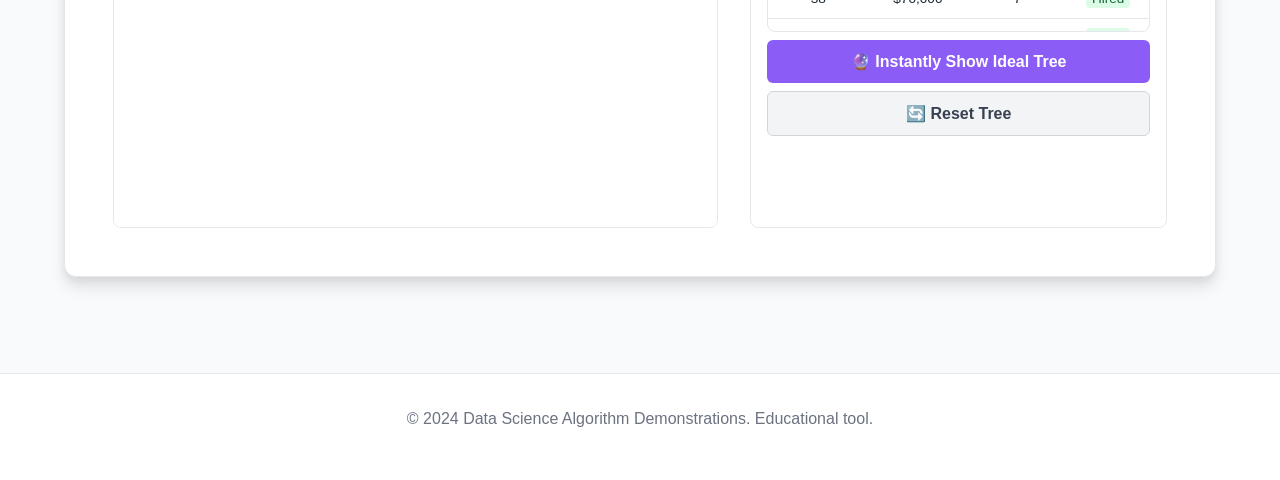
==== commit 19acc6df: "MVP v2" ====
--- a/index.html
+++ b/index.html
@@ -151,7 +151,7 @@
           Explore each module below, or use the navigation above to jump to any demo!
         </p>
         <div class="card" style="background-color: #eff6ff; border-color: var(--primary-color); border-left: 4px solid var(--primary-color);">
-          <p><strong>?? Educational Focus:</strong> Each demonstration lets you control the algorithm's progression step-by-step to understand the mechanics. Click buttons to advance, label data, or choose parameters interactively.</p>
+          <p><strong>Educational Focus:</strong> Each demonstration lets you control the algorithm's progression step-by-step to understand the mechanics. Click buttons to advance, label data, or choose parameters interactively.</p>
         </div>
       </section>
 
